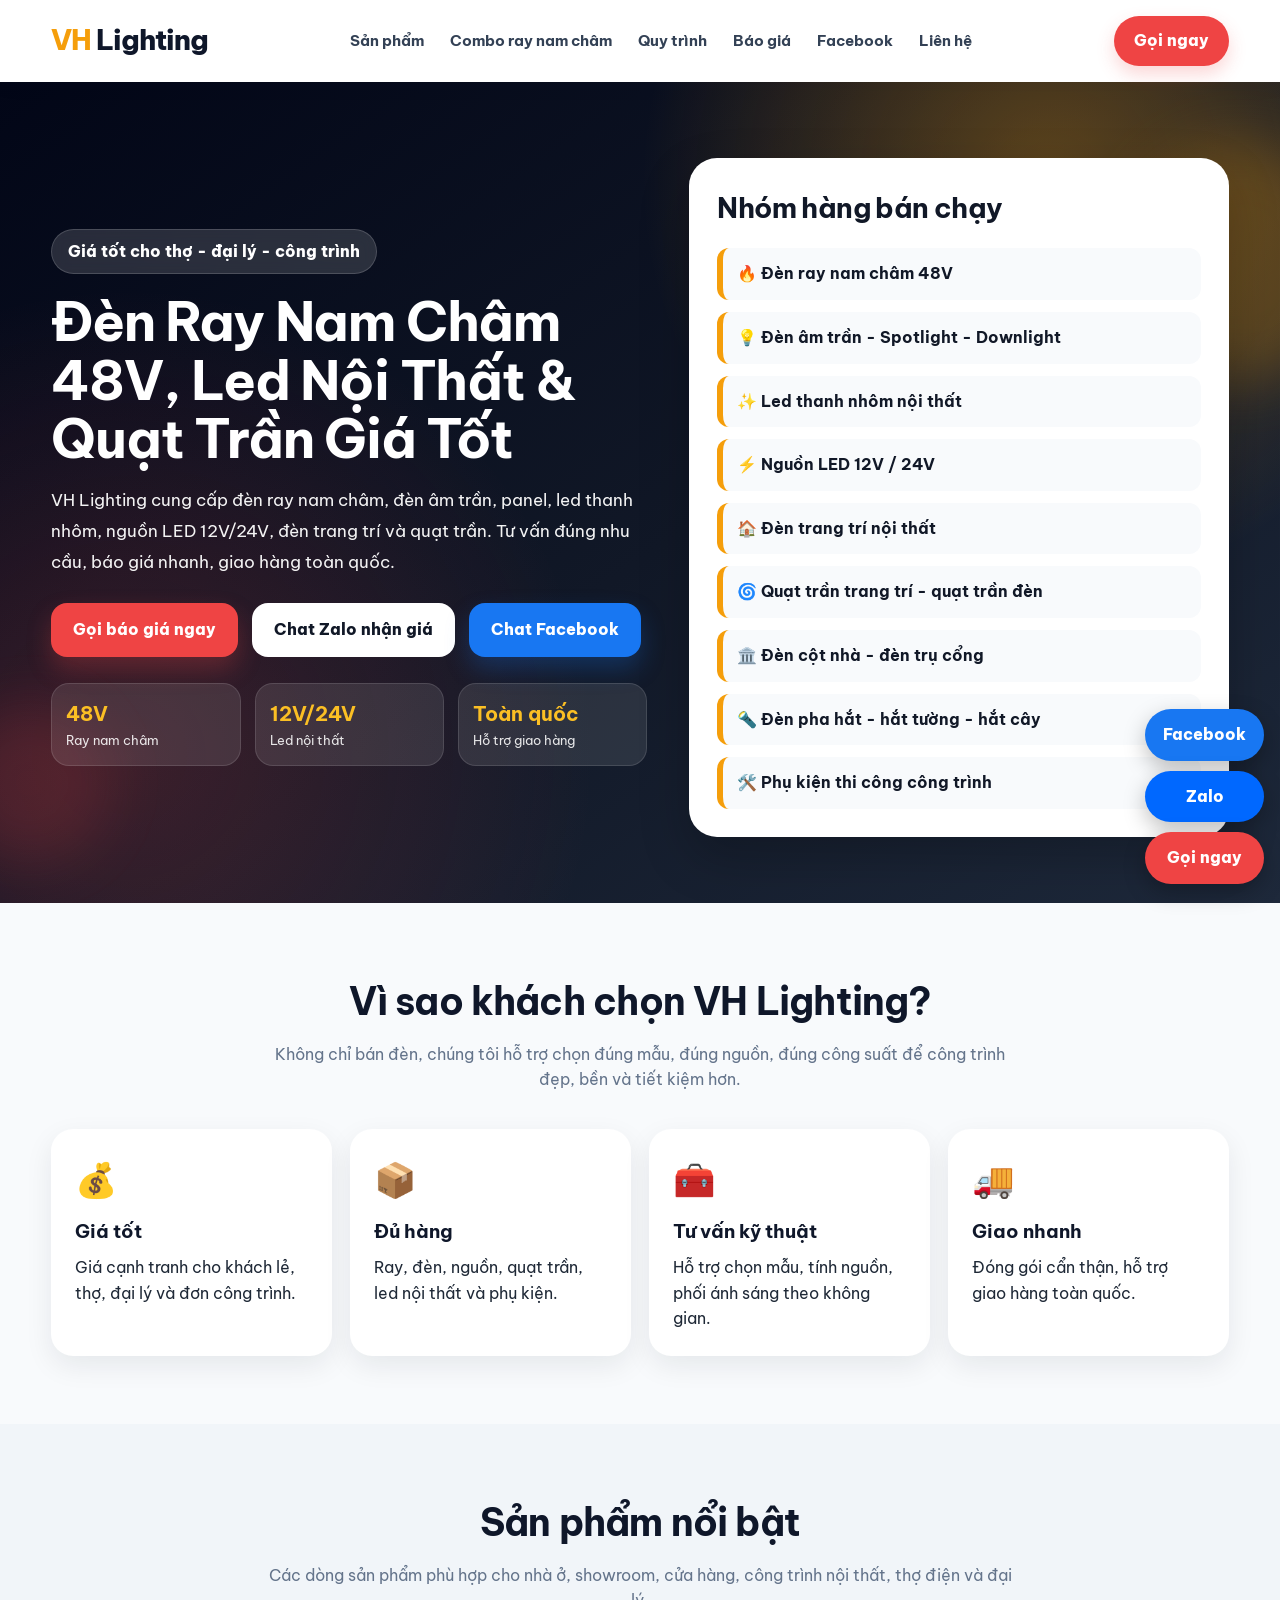
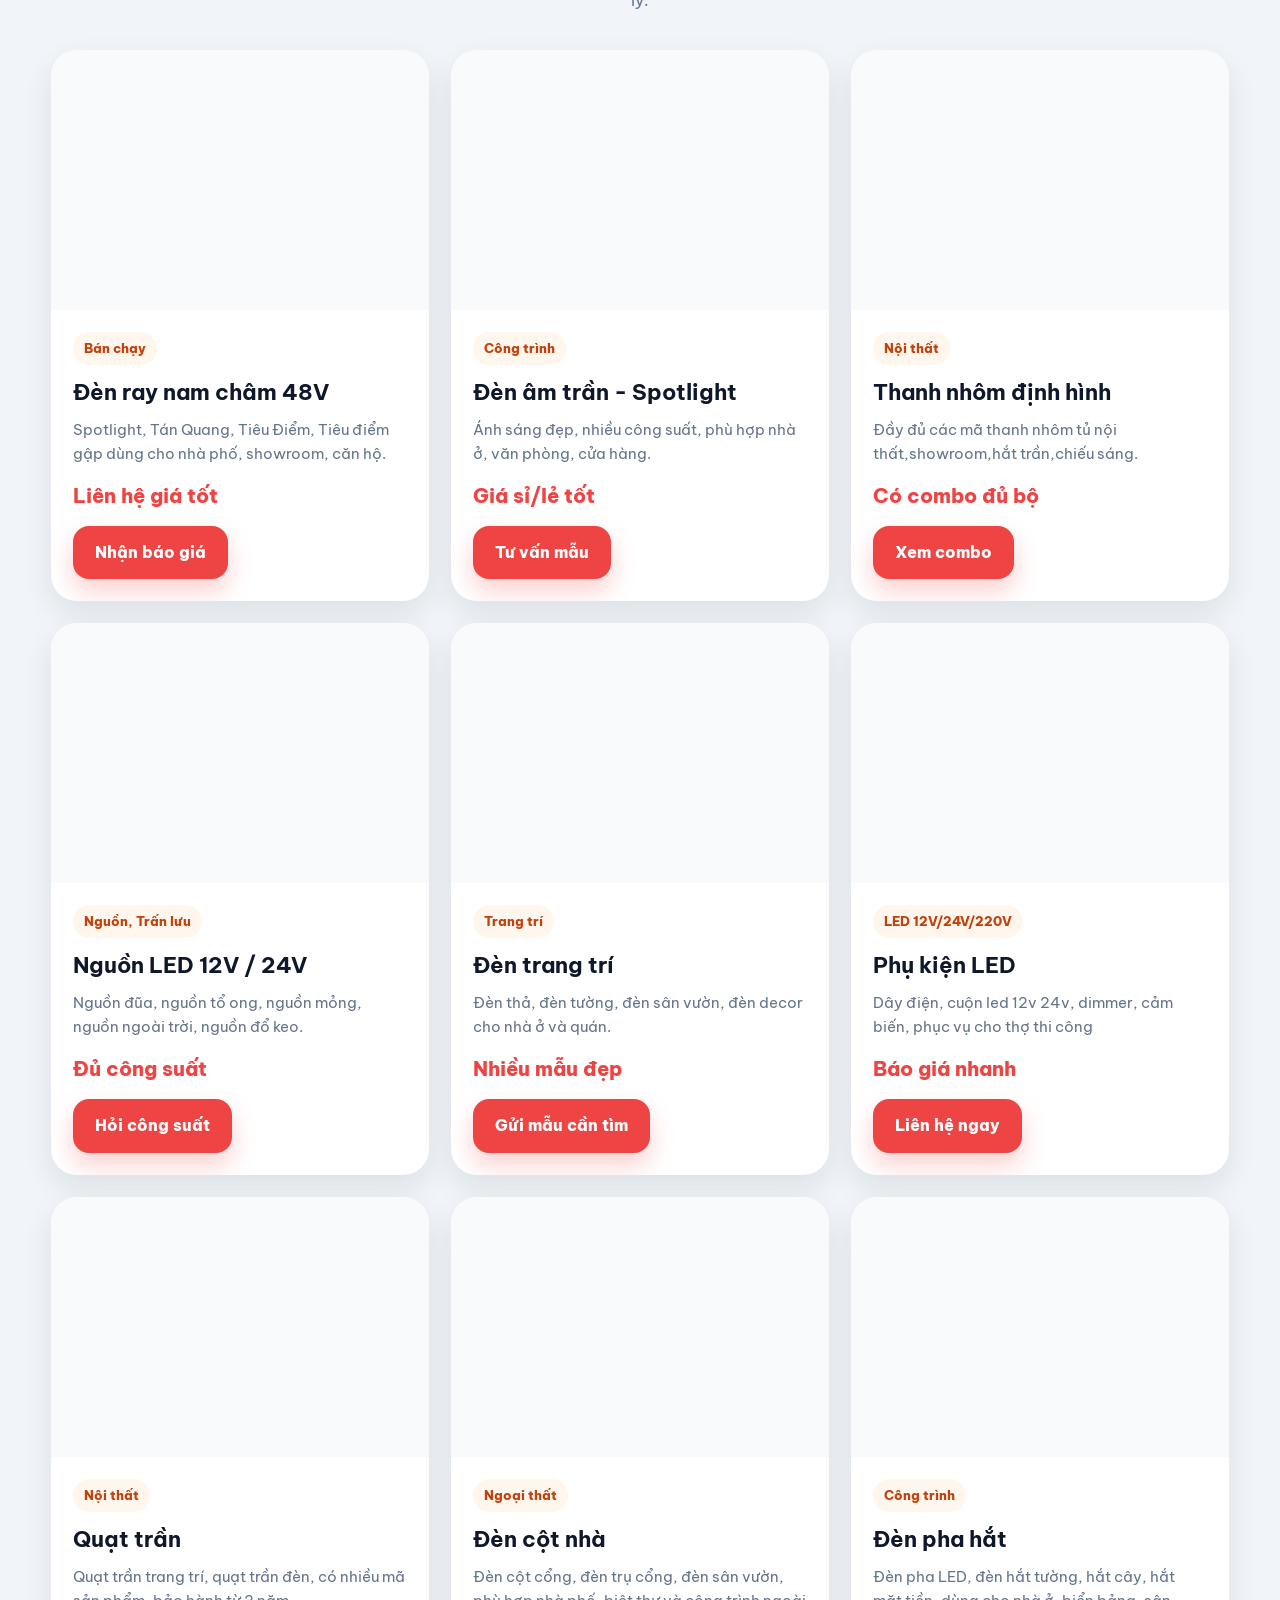
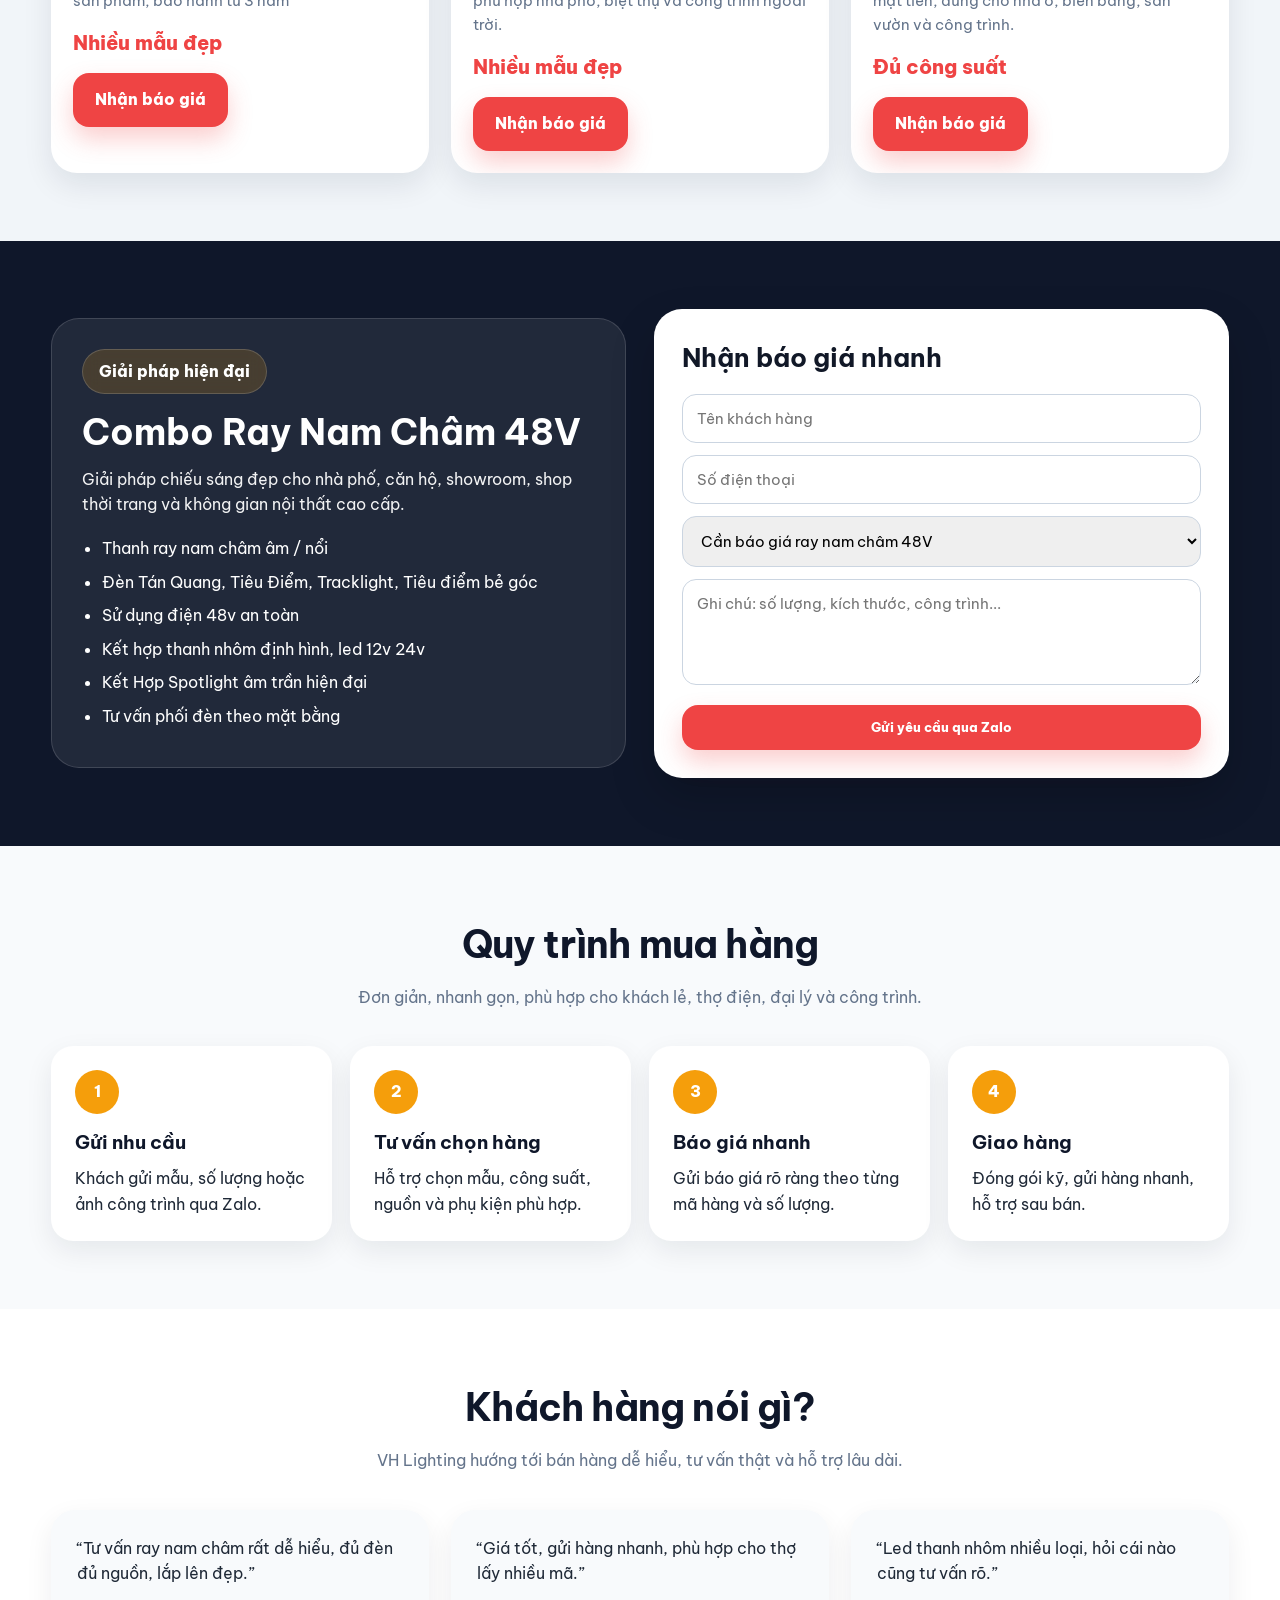
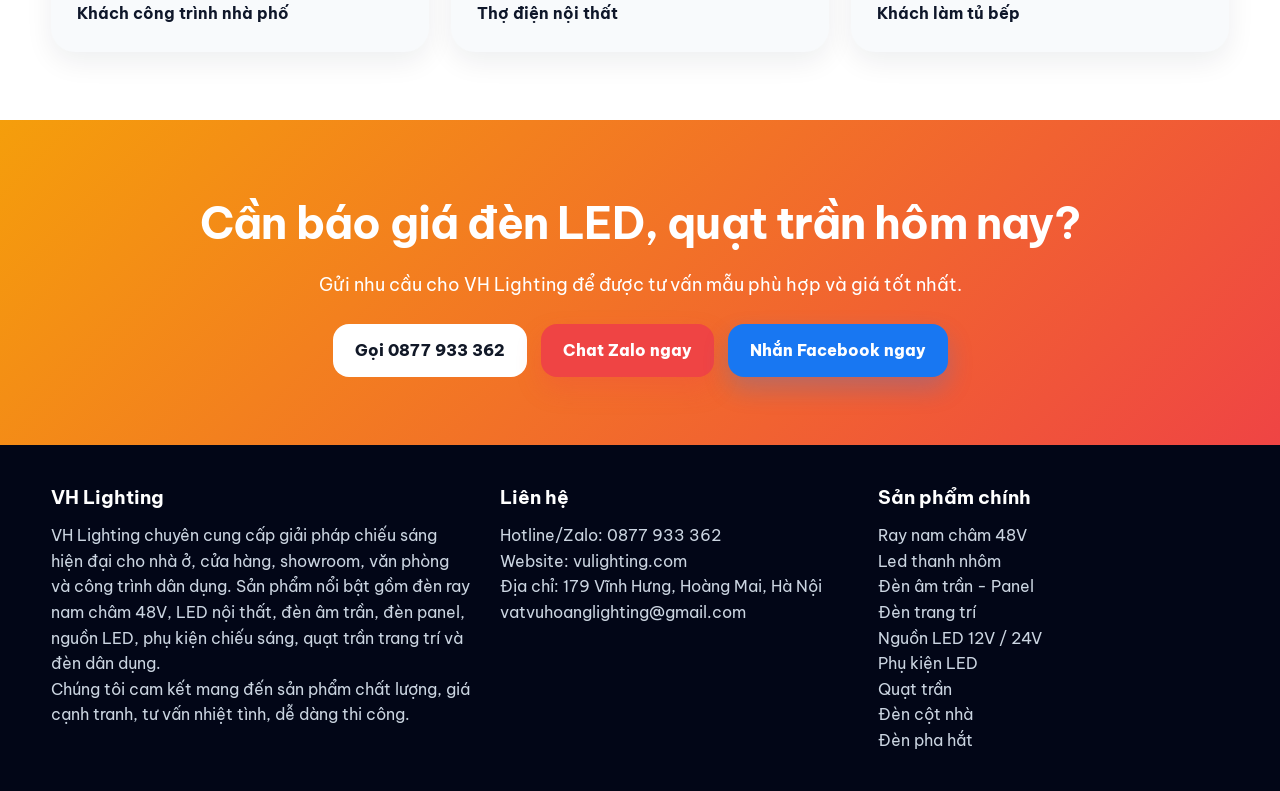
==== index.html @ 946f164f "Add files via upload" ====
<!DOCTYPE html>
<html lang="vi">
<head>
  <meta charset="UTF-8" />
  <meta name="viewport" content="width=device-width, initial-scale=1.0" />

  <title>VH Lighting - Đèn LED, Ray Nam Châm, Quạt Trần, Led Nội Thất Giá Tốt</title>
  <meta name="description" content="VH Lighting chuyên cung cấp đèn ray nam châm 48V, đèn âm trần, led thanh nhôm, nguồn LED 12V/24V, đèn trang trí, quạt trần, đèn cột nhà và đèn pha hắt giá tốt." />

  <!-- ẢNH ĐẠI DIỆN KHI GỬI LINK WEBSITE -->
  <meta property="og:type" content="website" />
  <meta property="og:url" content="https://vulighting.com/" />
  <meta property="og:title" content="VH Lighting - Đèn LED, Ray Nam Châm, Quạt Trần, Led Nội Thất Giá Tốt" />
  <meta property="og:description" content="VH Lighting chuyên cung cấp đèn ray nam châm 48V, đèn âm trần, led thanh nhôm, nguồn LED 12V/24V, đèn trang trí, quạt trần, đèn cột nhà và đèn pha hắt giá tốt." />
  <meta property="og:image" content="https://vulighting.com/img/anhdaidien.jpg" />
  <meta property="og:image:secure_url" content="https://vulighting.com/img/anhdaidien.jpg" />
  <meta property="og:image:width" content="1200" />
  <meta property="og:image:height" content="630" />
  <meta property="og:image:type" content="image/jpeg" />

  <meta name="twitter:card" content="summary_large_image" />
  <meta name="twitter:title" content="VH Lighting - Đèn LED, Ray Nam Châm, Quạt Trần, Led Nội Thất Giá Tốt" />
  <meta name="twitter:description" content="VH Lighting chuyên cung cấp đèn ray nam châm 48V, đèn âm trần, led thanh nhôm, nguồn LED 12V/24V, đèn trang trí, quạt trần, đèn cột nhà và đèn pha hắt giá tốt." />
  <meta name="twitter:image" content="https://vulighting.com/img/anhdaidien.jpg" />

  <link rel="stylesheet" href="style.css" />

  <style>
    .btn-facebook {
      background: #1877f2;
      color: #fff;
      box-shadow: 0 12px 24px rgba(24, 119, 242, 0.25);
    }

    .btn-facebook:hover {
      background: #0f66d0;
      transform: translateY(-2px);
    }

    .facebook-float {
      background: #1877f2;
    }

    @media (max-width: 760px) {
      .floating {
        display: grid;
        grid-template-columns: repeat(3, 1fr);
      }

      .floating a {
        font-size: 14px;
        padding: 13px 6px;
      }
    }

    @media (max-width: 380px) {
      .floating a {
        font-size: 13px;
      }
    }
  </style>

</head>

<body>
  <!-- LINK FACEBOOK CẦN THAY:
       Hiện đang để: https://www.facebook.com/100004114682731
       Bạn thay toàn bộ link này bằng link Facebook cá nhân/page thật của bạn.
       Ví dụ: https://www.facebook.com/100004114682731
  -->
  <!-- HEADER -->
  <header class="header">
    <div class="container nav">
      <a href="#" class="logo">
        <span>VH</span> Lighting
      </a>

      <button class="mobile-menu-btn" onclick="toggleMenu()" aria-label="Mở menu">
        ☰ Menu
      </button>

      <nav class="menu" id="mobileMenu">
        <a href="#san-pham">Sản phẩm</a>
        <a href="#combo">Combo ray nam châm</a>
        <a href="#quy-trinh">Quy trình</a>
        <a href="#bao-gia">Báo giá</a>
        <a href="https://www.facebook.com/100004114682731" target="_blank" rel="noopener" class="facebook-nav">Facebook</a>
        <a href="#lien-he">Liên hệ</a>
      </nav>

      <a class="header-call" href="tel:0877933362">Gọi ngay</a>
    </div>
  </header>

  <!-- HERO -->
  <section class="hero">
    <div class="hero-light hero-light-1"></div>
    <div class="hero-light hero-light-2"></div>

    <div class="container hero-grid">
      <div class="hero-content reveal">
        <span class="badge">Giá tốt cho thợ - đại lý - công trình</span>

        <h1>Đèn Ray Nam Châm 48V, Led Nội Thất & Quạt Trần Giá Tốt</h1>

        <p>
          VH Lighting cung cấp đèn ray nam châm, đèn âm trần, panel,
          led thanh nhôm, nguồn LED 12V/24V, đèn trang trí và quạt trần.
          Tư vấn đúng nhu cầu, báo giá nhanh, giao hàng toàn quốc.
        </p>

        <div class="cta-row">
          <a href="tel:0877933362" class="btn btn-primary">Gọi báo giá ngay</a>
          <a href="https://zalo.me/0877933362" class="btn btn-secondary">Chat Zalo nhận giá</a>
          <a href="https://www.facebook.com/messages/t/100004114682731" target="_blank" rel="noopener" class="btn btn-facebook">Chat Facebook</a>
        </div>

        <div class="hero-trust">
          <div>
            <strong>48V</strong>
            <span>Ray nam châm</span>
          </div>
          <div>
            <strong>12V/24V</strong>
            <span>Led nội thất</span>
          </div>
          <div>
            <strong>Toàn quốc</strong>
            <span>Hỗ trợ giao hàng</span>
          </div>
        </div>
      </div>

      <div class="hero-card reveal">
        <h3>Nhóm hàng bán chạy</h3>

        <div class="hero-list">
          <div>🔥 Đèn ray nam châm 48V</div>
          <div>💡 Đèn âm trần - Spotlight - Downlight</div>
          <div>✨ Led thanh nhôm nội thất</div>
          <div>⚡ Nguồn LED 12V / 24V</div>
          <div>🏠 Đèn trang trí nội thất</div>
          <div>🌀 Quạt trần trang trí - quạt trần đèn</div>
          <div>🏛️ Đèn cột nhà - đèn trụ cổng</div>
          <div>🔦 Đèn pha hắt - hắt tường - hắt cây</div>
          <div>🛠️ Phụ kiện thi công công trình</div>
        </div>
      </div>
    </div>
  </section>

  <!-- FEATURES -->
  <section class="section">
    <div class="container">
      <div class="section-title reveal">
        <h2>Vì sao khách chọn VH Lighting?</h2>
        <p>
          Không chỉ bán đèn, chúng tôi hỗ trợ chọn đúng mẫu, đúng nguồn,
          đúng công suất để công trình đẹp, bền và tiết kiệm hơn.
        </p>
      </div>

      <div class="features">
        <div class="feature reveal">
          <div class="icon">💰</div>
          <h3>Giá tốt</h3>
          <p>Giá cạnh tranh cho khách lẻ, thợ, đại lý và đơn công trình.</p>
        </div>

        <div class="feature reveal">
          <div class="icon">📦</div>
          <h3>Đủ hàng</h3>
          <p>Ray, đèn, nguồn, quạt trần, led nội thất và phụ kiện.</p>
        </div>

        <div class="feature reveal">
          <div class="icon">🧰</div>
          <h3>Tư vấn kỹ thuật</h3>
          <p>Hỗ trợ chọn mẫu, tính nguồn, phối ánh sáng theo không gian.</p>
        </div>

        <div class="feature reveal">
          <div class="icon">🚚</div>
          <h3>Giao nhanh</h3>
          <p>Đóng gói cẩn thận, hỗ trợ giao hàng toàn quốc.</p>
        </div>
      </div>
    </div>
  </section>

  <!-- PRODUCTS -->
  <section class="section products-section" id="san-pham">
    <div class="container">
      <div class="section-title reveal">
        <h2>Sản phẩm nổi bật</h2>
        <p>
          Các dòng sản phẩm phù hợp cho nhà ở, showroom, cửa hàng,
          công trình nội thất, thợ điện và đại lý.
        </p>
      </div>

      <div class="products">
        <div class="product reveal">
          <div class="product-img product-slider" data-slider="thanhray">
              <img src="img/sanpham/thanhray/1.jpg" alt="Đèn ray nam châm 48V VH Lighting ảnh 1" class="active" onerror="this.remove()">
              <img src="img/sanpham/thanhray/2.jpg" alt="Đèn ray nam châm 48V VH Lighting ảnh 2"  onerror="this.remove()">
              <img src="img/sanpham/thanhray/3.jpg" alt="Đèn ray nam châm 48V VH Lighting ảnh 3"  onerror="this.remove()">
              <img src="img/sanpham/thanhray/4.jpg" alt="Đèn ray nam châm 48V VH Lighting ảnh 4"  onerror="this.remove()">
              <img src="img/sanpham/thanhray/5.jpg" alt="Đèn ray nam châm 48V VH Lighting ảnh 5"  onerror="this.remove()">
            <div class="slider-dots">
              <span class="active"></span>
              <span ></span>
              <span ></span>
              <span ></span>
              <span ></span>
            </div>
          </div>
          <div class="product-content">
            <span class="tag">Bán chạy</span>
            <h3>Đèn ray nam châm 48V</h3>
            <p>Spotlight, Tán Quang, Tiêu Điểm, Tiêu điểm gập dùng cho nhà phố, showroom, căn hộ.</p>
            <div class="price">Liên hệ giá tốt</div>
            <a href="#" onclick="baoGiaSanPham('ray')" class="btn btn-primary">Nhận báo giá</a>
          </div>
        </div>

        <div class="product reveal">
          <div class="product-img product-slider" data-slider="amtran">
              <img src="img/sanpham/amtran/1.jpg" alt="Đèn âm trần spotlight VH Lighting ảnh 1" class="active" onerror="this.remove()">
              <img src="img/sanpham/amtran/2.jpg" alt="Đèn âm trần spotlight VH Lighting ảnh 2"  onerror="this.remove()">
              <img src="img/sanpham/amtran/3.jpg" alt="Đèn âm trần spotlight VH Lighting ảnh 3"  onerror="this.remove()">
              <img src="img/sanpham/amtran/4.jpg" alt="Đèn âm trần spotlight VH Lighting ảnh 4"  onerror="this.remove()">
              <img src="img/sanpham/amtran/5.jpg" alt="Đèn âm trần spotlight VH Lighting ảnh 5"  onerror="this.remove()">
            <div class="slider-dots">
              <span class="active"></span>
              <span ></span>
              <span ></span>
              <span ></span>
              <span ></span>
            </div>
          </div>
          <div class="product-content">
            <span class="tag">Công trình</span>
            <h3>Đèn âm trần - Spotlight</h3>
            <p>Ánh sáng đẹp, nhiều công suất, phù hợp nhà ở, văn phòng, cửa hàng.</p>
            <div class="price">Giá sỉ/lẻ tốt</div>
            <a href="#" onclick="baoGiaSanPham('amtran')" class="btn btn-primary">Tư vấn mẫu</a>
          </div>
        </div>

        <div class="product reveal">
          <div class="product-img product-slider" data-slider="ledthanh">
              <img src="img/sanpham/ledthanh/1.jpg" alt="Thanh nhôm định hình VH Lighting ảnh 1" class="active" onerror="this.remove()">
              <img src="img/sanpham/ledthanh/2.jpg" alt="Thanh nhôm định hình VH Lighting ảnh 2"  onerror="this.remove()">
              <img src="img/sanpham/ledthanh/3.jpg" alt="Thanh nhôm định hình VH Lighting ảnh 3"  onerror="this.remove()">
              <img src="img/sanpham/ledthanh/4.jpg" alt="Thanh nhôm định hình VH Lighting ảnh 4"  onerror="this.remove()">
              <img src="img/sanpham/ledthanh/5.jpg" alt="Thanh nhôm định hình VH Lighting ảnh 5"  onerror="this.remove()">
            <div class="slider-dots">
              <span class="active"></span>
              <span ></span>
              <span ></span>
              <span ></span>
              <span ></span>
            </div>
          </div>
          <div class="product-content">
            <span class="tag">Nội thất</span>
            <h3>Thanh nhôm định hình</h3>
            <p>Đầy đủ các mã thanh nhôm tủ nội thất,showroom,hắt trần,chiếu sáng.</p>
            <div class="price">Có combo đủ bộ</div>
            <a href="#" onclick="baoGiaSanPham('ledthanh')" class="btn btn-primary">Xem combo</a>
          </div>
        </div>

        <div class="product reveal">
          <div class="product-img product-slider" data-slider="nguonled">
              <img src="img/sanpham/nguonled/1.jpg" alt="Nguồn LED 12V 24V VH Lighting ảnh 1" class="active" onerror="this.remove()">
              <img src="img/sanpham/nguonled/2.jpg" alt="Nguồn LED 12V 24V VH Lighting ảnh 2"  onerror="this.remove()">
              <img src="img/sanpham/nguonled/3.jpg" alt="Nguồn LED 12V 24V VH Lighting ảnh 3"  onerror="this.remove()">
              <img src="img/sanpham/nguonled/4.jpg" alt="Nguồn LED 12V 24V VH Lighting ảnh 4"  onerror="this.remove()">
              <img src="img/sanpham/nguonled/5.jpg" alt="Nguồn LED 12V 24V VH Lighting ảnh 5"  onerror="this.remove()">
            <div class="slider-dots">
              <span class="active"></span>
              <span ></span>
              <span ></span>
              <span ></span>
              <span ></span>
            </div>
          </div>
          <div class="product-content">
            <span class="tag">Nguồn, Trấn lưu</span>
            <h3>Nguồn LED 12V / 24V</h3>
            <p>Nguồn đũa, nguồn tổ ong, nguồn mỏng, nguồn ngoài trời, nguồn đổ keo.</p>
            <div class="price">Đủ công suất</div>
            <a href="#" onclick="baoGiaSanPham('nguonled')" class="btn btn-primary">Hỏi công suất</a>
          </div>
        </div>

        <div class="product reveal">
          <div class="product-img product-slider" data-slider="trangtri">
              <img src="img/sanpham/trangtri/1.jpg" alt="Đèn trang trí VH Lighting ảnh 1" class="active" onerror="this.remove()">
              <img src="img/sanpham/trangtri/2.jpg" alt="Đèn trang trí VH Lighting ảnh 2"  onerror="this.remove()">
              <img src="img/sanpham/trangtri/3.jpg" alt="Đèn trang trí VH Lighting ảnh 3"  onerror="this.remove()">
              <img src="img/sanpham/trangtri/4.jpg" alt="Đèn trang trí VH Lighting ảnh 4"  onerror="this.remove()">
              <img src="img/sanpham/trangtri/5.jpg" alt="Đèn trang trí VH Lighting ảnh 5"  onerror="this.remove()">
            <div class="slider-dots">
              <span class="active"></span>
              <span ></span>
              <span ></span>
              <span ></span>
              <span ></span>
            </div>
          </div>
          <div class="product-content">
            <span class="tag">Trang trí</span>
            <h3>Đèn trang trí</h3>
            <p>Đèn thả, đèn tường, đèn sân vườn, đèn decor cho nhà ở và quán.</p>
            <div class="price">Nhiều mẫu đẹp</div>
            <a href="#" onclick="baoGiaSanPham('trangtri')" class="btn btn-primary">Gửi mẫu cần tìm</a>
          </div>
        </div>

        <div class="product reveal">
          <div class="product-img product-slider" data-slider="phukien">
              <img src="img/sanpham/phukien/1.jpg" alt="Phụ kiện LED VH Lighting ảnh 1" class="active" onerror="this.remove()">
              <img src="img/sanpham/phukien/2.jpg" alt="Phụ kiện LED VH Lighting ảnh 2"  onerror="this.remove()">
              <img src="img/sanpham/phukien/3.jpg" alt="Phụ kiện LED VH Lighting ảnh 3"  onerror="this.remove()">
              <img src="img/sanpham/phukien/4.jpg" alt="Phụ kiện LED VH Lighting ảnh 4"  onerror="this.remove()">
              <img src="img/sanpham/phukien/5.jpg" alt="Phụ kiện LED VH Lighting ảnh 5"  onerror="this.remove()">
            <div class="slider-dots">
              <span class="active"></span>
              <span ></span>
              <span ></span>
              <span ></span>
              <span ></span>
            </div>
          </div>
          <div class="product-content">
            <span class="tag">LED 12V/24V/220V </span>
            <h3>Phụ kiện LED </h3>
            <p>Dây điện, cuộn led 12v 24v, dimmer, cảm biến, phục vụ cho thợ thi công</p>
            <div class="price">Báo giá nhanh</div>
            <a href="#" onclick="baoGiaSanPham('phukien')" class="btn btn-primary">Liên hệ ngay</a>
          </div>
        </div>

        <div class="product reveal">
          <div class="product-img product-slider" data-slider="quattran">
              <img src="img/sanpham/quattran/1.jpg" alt="Quạt trần trang trí VH Lighting ảnh 1" class="active" onerror="this.remove()">
              <img src="img/sanpham/quattran/2.jpg" alt="Quạt trần trang trí VH Lighting ảnh 2"  onerror="this.remove()">
              <img src="img/sanpham/quattran/3.jpg" alt="Quạt trần trang trí VH Lighting ảnh 3"  onerror="this.remove()">
              <img src="img/sanpham/quattran/4.jpg" alt="Quạt trần trang trí VH Lighting ảnh 4"  onerror="this.remove()">
              <img src="img/sanpham/quattran/5.jpg" alt="Quạt trần trang trí VH Lighting ảnh 5"  onerror="this.remove()">
            <div class="slider-dots">
              <span class="active"></span>
              <span ></span>
              <span ></span>
              <span ></span>
              <span ></span>
            </div>
          </div>
          <div class="product-content">
            <span class="tag">Nội thất</span>
            <h3>Quạt trần</h3>
            <p>Quạt trần trang trí, quạt trần đèn, có nhiều mã sản phẩm, bảo hành từ 3 năm</p>
            <div class="price">Nhiều mẫu đẹp</div>
            <a href="#" onclick="baoGiaSanPham('quattran')" class="btn btn-primary">Nhận báo giá</a>
          </div>
        </div>

        <div class="product reveal">
          <div class="product-img product-slider" data-slider="dencotnha">
              <img src="img/sanpham/dencotnha/1.jpg" alt="Đèn cột nhà VH Lighting ảnh 1" class="active" onerror="this.remove()">
              <img src="img/sanpham/dencotnha/2.jpg" alt="Đèn cột nhà VH Lighting ảnh 2"  onerror="this.remove()">
              <img src="img/sanpham/dencotnha/3.jpg" alt="Đèn cột nhà VH Lighting ảnh 3"  onerror="this.remove()">
              <img src="img/sanpham/dencotnha/4.jpg" alt="Đèn cột nhà VH Lighting ảnh 4"  onerror="this.remove()">
              <img src="img/sanpham/dencotnha/5.jpg" alt="Đèn cột nhà VH Lighting ảnh 5"  onerror="this.remove()">
            <div class="slider-dots">
              <span class="active"></span>
              <span ></span>
              <span ></span>
              <span ></span>
              <span ></span>
            </div>
          </div>
          <div class="product-content">
            <span class="tag">Ngoại thất</span>
            <h3>Đèn cột nhà</h3>
            <p>Đèn cột cổng, đèn trụ cổng, đèn sân vườn, phù hợp nhà phố, biệt thự và công trình ngoài trời.</p>
            <div class="price">Nhiều mẫu đẹp</div>
            <a href="#" onclick="baoGiaSanPham('dencotnha')" class="btn btn-primary">Nhận báo giá</a>
          </div>
        </div>

        <div class="product reveal">
          <div class="product-img product-slider" data-slider="denphahat">
              <img src="img/sanpham/denphahat/1.jpg" alt="Đèn pha hắt VH Lighting ảnh 1" class="active" onerror="this.remove()">
              <img src="img/sanpham/denphahat/2.jpg" alt="Đèn pha hắt VH Lighting ảnh 2"  onerror="this.remove()">
              <img src="img/sanpham/denphahat/3.jpg" alt="Đèn pha hắt VH Lighting ảnh 3"  onerror="this.remove()">
              <img src="img/sanpham/denphahat/4.jpg" alt="Đèn pha hắt VH Lighting ảnh 4"  onerror="this.remove()">
              <img src="img/sanpham/denphahat/5.jpg" alt="Đèn pha hắt VH Lighting ảnh 5"  onerror="this.remove()">
            <div class="slider-dots">
              <span class="active"></span>
              <span ></span>
              <span ></span>
              <span ></span>
              <span ></span>
            </div>
          </div>
          <div class="product-content">
            <span class="tag">Công trình</span>
            <h3>Đèn pha hắt</h3>
            <p>Đèn pha LED, đèn hắt tường, hắt cây, hắt mặt tiền, dùng cho nhà ở, biển bảng, sân vườn và công trình.</p>
            <div class="price">Đủ công suất</div>
            <a href="#" onclick="baoGiaSanPham('denphahat')" class="btn btn-primary">Nhận báo giá</a>
          </div>
        </div>

      </div>
    </div>
  </section>

  <!-- COMBO -->
  <section class="section combo" id="combo">
    <div class="container combo-grid">
      <div class="combo-box reveal">
        <span class="badge dark-badge">Giải pháp hiện đại</span>
        <h2>Combo Ray Nam Châm 48V</h2>
        <p>
          Giải pháp chiếu sáng đẹp cho nhà phố, căn hộ, showroom,
          shop thời trang và không gian nội thất cao cấp.
        </p>

        <ul>
          <li>Thanh ray nam châm âm / nổi</li>
          <li>Đèn Tán Quang, Tiêu Điểm, Tracklight, Tiêu điểm bẻ góc</li>
          <li>Sử dụng điện 48v an toàn</li>
          <li>Kết hợp thanh nhôm định hình, led 12v 24v </li>
		  <li>Kết Hợp Spotlight âm trần hiện đại</li>
          <li>Tư vấn phối đèn theo mặt bằng</li>
        </ul>
      </div>

      <form class="quote-form reveal" id="bao-gia" onsubmit="sendZalo(event)">
        <h3>Nhận báo giá nhanh</h3>

        <input id="name" type="text" placeholder="Tên khách hàng" required />
        <input id="phone" type="tel" placeholder="Số điện thoại" required />

        <select id="need">
          <option>Cần báo giá ray nam châm 48V</option>
          <option>Cần báo giá led thanh nhôm</option>
          <option>Cần báo giá đèn âm trần/panel</option>
          <option>Cần báo giá nguồn LED</option>
          <option>Cần báo giá đèn trang trí</option>
          <option>Cần báo giá phụ kiện LED</option>
          <option>Cần báo giá quạt trần</option>
          <option>Cần báo giá đèn cột nhà</option>
          <option>Cần báo giá đèn pha hắt</option>
          <option>Cần tư vấn công trình</option>
        </select>

        <textarea id="note" rows="4" placeholder="Ghi chú: số lượng, kích thước, công trình..."></textarea>

        <button class="btn btn-primary" type="submit">Gửi yêu cầu qua Zalo</button>
      </form>
    </div>
  </section>

  <!-- PROCESS -->
  <section class="section" id="quy-trinh">
    <div class="container">
      <div class="section-title reveal">
        <h2>Quy trình mua hàng</h2>
        <p>Đơn giản, nhanh gọn, phù hợp cho khách lẻ, thợ điện, đại lý và công trình.</p>
      </div>

      <div class="process">
        <div class="step reveal">
          <h3>Gửi nhu cầu</h3>
          <p>Khách gửi mẫu, số lượng hoặc ảnh công trình qua Zalo.</p>
        </div>

        <div class="step reveal">
          <h3>Tư vấn chọn hàng</h3>
          <p>Hỗ trợ chọn mẫu, công suất, nguồn và phụ kiện phù hợp.</p>
        </div>

        <div class="step reveal">
          <h3>Báo giá nhanh</h3>
          <p>Gửi báo giá rõ ràng theo từng mã hàng và số lượng.</p>
        </div>

        <div class="step reveal">
          <h3>Giao hàng</h3>
          <p>Đóng gói kỹ, gửi hàng nhanh, hỗ trợ sau bán.</p>
        </div>
      </div>
    </div>
  </section>

  <!-- REVIEWS -->
  <section class="section reviews-section">
    <div class="container">
      <div class="section-title reveal">
        <h2>Khách hàng nói gì?</h2>
        <p>VH Lighting hướng tới bán hàng dễ hiểu, tư vấn thật và hỗ trợ lâu dài.</p>
      </div>

      <div class="reviews">
        <div class="review reveal">
          “Tư vấn ray nam châm rất dễ hiểu, đủ đèn đủ nguồn, lắp lên đẹp.”
          <strong>Khách công trình nhà phố</strong>
        </div>

        <div class="review reveal">
          “Giá tốt, gửi hàng nhanh, phù hợp cho thợ lấy nhiều mã.”
          <strong>Thợ điện nội thất</strong>
        </div>

        <div class="review reveal">
          “Led thanh nhôm nhiều loại, hỏi cái nào cũng tư vấn rõ.”
          <strong>Khách làm tủ bếp</strong>
        </div>
      </div>
    </div>
  </section>

  <!-- CONTACT -->
  <section class="contact" id="lien-he">
    <div class="container reveal">
      <h2>Cần báo giá đèn LED, quạt trần hôm nay?</h2>
      <p>Gửi nhu cầu cho VH Lighting để được tư vấn mẫu phù hợp và giá tốt nhất.</p>

      <div class="cta-row center">
        <a href="tel:0877933362" class="btn btn-secondary">Gọi 0877 933 362</a>
        <a href="https://zalo.me/0877933362" class="btn btn-primary">Chat Zalo ngay</a>
        <a href="https://www.facebook.com/messages/t/100004114682731" target="_blank" rel="noopener" class="btn btn-facebook">Nhắn Facebook ngay</a>
      </div>
    </div>
  </section>

  <!-- FOOTER -->
  <footer>
    <div class="container footer-grid">
      <div>
        <h3>VH Lighting</h3>
        <p>
VH Lighting chuyên cung cấp giải pháp chiếu sáng hiện đại cho nhà ở, cửa hàng, showroom, văn phòng và công trình dân dụng. Sản phẩm nổi bật gồm đèn ray nam châm 48V, LED nội thất, đèn âm trần, đèn panel, nguồn LED, phụ kiện chiếu sáng, quạt trần trang trí và đèn dân dụng.
         </p>
		 <p1>
Chúng tôi cam kết mang đến sản phẩm chất lượng, giá cạnh tranh, tư vấn nhiệt tình, dễ dàng thi công.
        </p1>
      </div>

      <div>
        <h3>Liên hệ</h3>
        <p>Hotline/Zalo: 0877 933 362</p>
        <p>Website: vulighting.com</p>
        <p>Địa chỉ: 179 Vĩnh Hưng, Hoàng Mai, Hà Nội</p>
		<p>vatvuhoanglighting@gmail.com</p>
      </div>

      <div>
        <h3>Sản phẩm chính</h3>
        <p>Ray nam châm 48V</p>
        <p>Led thanh nhôm</p>
        <p>Đèn âm trần - Panel</p>
        <p>Đèn trang trí</p>
        <p>Nguồn LED 12V / 24V</p>
        <p>Phụ kiện LED</p>
        <p>Quạt trần</p>
        <p>Đèn cột nhà</p>
        <p>Đèn pha hắt</p>
      </div>
    </div>
  </footer>

  <!-- FLOATING BUTTONS -->
  <div class="floating">
    <a class="facebook-float" href="https://www.facebook.com/100004114682731" target="_blank" rel="noopener">Facebook</a>
    <a class="zalo" href="https://zalo.me/0877933362">Zalo</a>
    <a class="call" href="tel:0877933362">Gọi ngay</a>
  </div>

  <script src="script.js"></script>
</body>
</html>
---- style.css ----
@import url("https://fonts.googleapis.com/css2?family=Be+Vietnam+Pro:wght@400;500;600;700;800;900&display=swap");

* {
  box-sizing: border-box;
  margin: 0;
  padding: 0;
}

html {
  scroll-behavior: smooth;
}

body {
  -webkit-font-smoothing: antialiased;
  text-rendering: optimizeLegibility;
  font-family: "Be Vietnam Pro", Arial, Helvetica, sans-serif;
  background: #f8fafc;
  color: #1f2937;
  line-height: 1.6;
}

a {
  text-decoration: none;
}

img {
  max-width: 100%;
  display: block;
}

.container {
  width: min(1180px, 92%);
  margin: auto;
}

/* HEADER */
.header {
  background: rgba(255, 255, 255, 0.96);
  position: sticky;
  top: 0;
  z-index: 99;
  box-shadow: 0 2px 18px rgba(15, 23, 42, 0.08);
  backdrop-filter: blur(12px);
}

.nav {
  display: flex;
  justify-content: space-between;
  align-items: center;
  padding: 16px 0;
  position: relative;
}

.logo {
  font-size: 28px;
  font-weight: 800;
  color: #0f172a;
  letter-spacing: -1px;
}

.logo span {
  color: #f59e0b;
}

.menu {
  font-size: 15px;
  display: flex;
  align-items: center;
  gap: 26px;
  font-weight: 700;
}

.menu a {
  color: #334155;
  transition: 0.2s;
}

.menu a:hover {
  color: #f59e0b;
}

.header-call {
  background: #ef4444;
  color: #fff;
  padding: 12px 20px;
  border-radius: 999px;
  font-weight: 800;
  box-shadow: 0 8px 18px rgba(239, 68, 68, 0.22);
}

.mobile-menu-btn {
  display: none;
  background: #0f172a;
  color: #fff;
  border: none;
  border-radius: 14px;
  padding: 10px 13px;
  font-weight: 800;
  cursor: pointer;
}

/* HERO */
.hero {
  position: relative;
  overflow: hidden;
  background:
    radial-gradient(circle at 82% 12%, rgba(245, 158, 11, 0.34), transparent 32%),
    radial-gradient(circle at 10% 82%, rgba(239, 68, 68, 0.20), transparent 35%),
    linear-gradient(145deg, #020617 0%, #111827 54%, #1e293b 100%);
  color: #fff;
  padding: 76px 0 66px;
}

.hero-light {
  position: absolute;
  border-radius: 50%;
  filter: blur(28px);
  opacity: 0.65;
  pointer-events: none;
}

.hero-light-1 {
  width: 240px;
  height: 240px;
  background: rgba(245, 158, 11, 0.32);
  right: -80px;
  top: 60px;
  animation: floatUp 5s ease-in-out infinite;
}

.hero-light-2 {
  width: 160px;
  height: 160px;
  background: rgba(239, 68, 68, 0.25);
  left: -50px;
  bottom: 40px;
  animation: floatUp 6s ease-in-out infinite;
}

.hero-grid {
  display: grid;
  grid-template-columns: 1.05fr 0.95fr;
  gap: 42px;
  align-items: center;
  position: relative;
  z-index: 2;
}

.badge {
  display: inline-block;
  background: rgba(255, 255, 255, 0.14);
  border: 1px solid rgba(255, 255, 255, 0.16);
  color: #fff;
  padding: 9px 16px;
  border-radius: 999px;
  margin-bottom: 18px;
  font-weight: 800;
  backdrop-filter: blur(8px);
}

.hero h1 {
  font-size: clamp(34px, 4.8vw, 54px);
  line-height: 1.08;
  letter-spacing: -1.2px;
  margin-bottom: 18px;
}

.hero p {
  font-size: 17px;
  line-height: 1.8;
  opacity: 0.95;
  margin-bottom: 26px;
}

.cta-row {
  display: flex;
  gap: 14px;
  flex-wrap: wrap;
}

.cta-row.center {
  justify-content: center;
}

.btn {
  display: inline-block;
  padding: 14px 22px;
  border-radius: 16px;
  font-weight: 800;
  text-align: center;
  transition: 0.22s ease;
}

.btn-primary {
  background: #ef4444;
  color: #fff;
  box-shadow: 0 12px 24px rgba(239, 68, 68, 0.26);
  animation: pulseGlow 3s infinite;
}

.btn-primary:hover {
  background: #dc2626;
  transform: translateY(-2px);
}

.btn-secondary {
  background: #fff;
  color: #111827;
}

.btn-secondary:hover {
  background: #fef3c7;
  transform: translateY(-2px);
}

.hero-trust {
  display: grid;
  grid-template-columns: repeat(3, 1fr);
  gap: 14px;
  margin-top: 26px;
}

.hero-trust div {
  background: rgba(255, 255, 255, 0.10);
  border: 1px solid rgba(255, 255, 255, 0.12);
  border-radius: 18px;
  padding: 14px;
}

.hero-trust strong {
  display: block;
  color: #fbbf24;
  font-size: 20px;
}

.hero-trust span {
  display: block;
  font-size: 13px;
  opacity: 0.88;
}

.hero-card {
  background: #fff;
  color: #111827;
  border-radius: 28px;
  padding: 28px;
  box-shadow: 0 20px 50px rgba(0, 0, 0, 0.22);
  animation: floatUp 5.4s ease-in-out infinite;
}

.hero-card h3 {
  font-size: 28px;
  margin-bottom: 18px;
  letter-spacing: -0.6px;
}

.hero-list {
  display: grid;
  gap: 12px;
}

.hero-list div {
  background: #f8fafc;
  border-left: 6px solid #f59e0b;
  padding: 13px 14px;
  border-radius: 12px;
  font-weight: 700;
}

/* SECTIONS */
.section {
  padding: 68px 0;
}

.section-title {
  text-align: center;
  margin-bottom: 36px;
}

.section-title h2 {
  font-size: clamp(27px, 3.6vw, 38px);
  color: #0f172a;
  margin-bottom: 10px;
  letter-spacing: -0.8px;
}

.section-title p {
  color: #64748b;
  max-width: 760px;
  margin: auto;
}

/* FEATURES */
.features {
  display: grid;
  grid-template-columns: repeat(4, 1fr);
  gap: 18px;
}

.feature {
  background: #fff;
  border-radius: 22px;
  padding: 24px;
  box-shadow: 0 10px 28px rgba(15, 23, 42, 0.08);
  transition: 0.25s;
}

.feature:hover {
  transform: translateY(-6px);
  box-shadow: 0 18px 38px rgba(15, 23, 42, 0.14);
}

.icon {
  font-size: 34px;
  margin-bottom: 10px;
}

.feature h3 {
  color: #0f172a;
  margin-bottom: 8px;
}

/* PRODUCTS */
.products-section {
  background: #f1f5f9;
}

.products {
  display: grid;
  grid-template-columns: repeat(3, 1fr);
  gap: 22px;
}

.product {
  background: #fff;
  border-radius: 24px;
  overflow: hidden;
  box-shadow: 0 12px 30px rgba(15, 23, 42, 0.09);
  transition: 0.25s;
}

.product:hover {
  transform: translateY(-6px);
  box-shadow: 0 18px 42px rgba(15, 23, 42, 0.15);
}

.product-img {
  height: 260px;
  background: #ffffff;
  overflow: hidden;
  display: flex;
  align-items: center;
  justify-content: center;
  padding: 12px;
  border-radius: 22px 22px 0 0;
}

.product-img img {
  width: 100%;
  height: 100%;
  object-fit: contain;
  object-position: center;
  border-radius: 18px;
  background: #fff;
}

.product-content {
  padding: 22px;
}

.tag {
  display: inline-block;
  background: #fff7ed;
  color: #c2410c;
  padding: 6px 11px;
  border-radius: 999px;
  font-size: 13px;
  font-weight: 800;
  margin-bottom: 10px;
}

.product h3 {
  color: #0f172a;
  font-size: 22px;
  margin-bottom: 8px;
}

.product p {
  color: #64748b;
  font-size: 15px;
}

.price {
  color: #ef4444;
  font-size: 20px;
  font-weight: 800;
  margin: 14px 0;
}

/* COMBO */
.combo {
  background: #0f172a;
  color: #fff;
}

.combo-grid {
  display: grid;
  grid-template-columns: 1fr 1fr;
  gap: 28px;
  align-items: center;
}

.combo-box {
  background: rgba(255, 255, 255, 0.08);
  padding: 30px;
  border-radius: 28px;
  border: 1px solid rgba(255, 255, 255, 0.14);
}

.dark-badge {
  background: rgba(245, 158, 11, 0.18);
}

.combo-box h2 {
  font-size: 36px;
  line-height: 1.12;
  margin-bottom: 14px;
}

.combo-box p {
  opacity: 0.94;
}

.combo-box ul {
  margin: 18px 0 0 20px;
}

.combo-box li {
  margin-bottom: 8px;
}

.quote-form {
  background: #fff;
  color: #111827;
  padding: 28px;
  border-radius: 28px;
  box-shadow: 0 20px 45px rgba(0, 0, 0, 0.18);
}

.quote-form h3 {
  font-size: 26px;
  margin-bottom: 16px;
}

.quote-form input,
.quote-form textarea,
.quote-form select {
  width: 100%;
  padding: 14px;
  border: 1px solid #cbd5e1;
  border-radius: 14px;
  margin-bottom: 12px;
  font-size: 15px;
  outline: none;
  font-family: inherit;
}

.quote-form input:focus,
.quote-form textarea:focus,
.quote-form select:focus {
  border-color: #f59e0b;
  box-shadow: 0 0 0 4px rgba(245, 158, 11, 0.12);
}

.quote-form button {
  width: 100%;
  border: none;
  cursor: pointer;
  font-family: inherit;
}

/* PROCESS */
.process {
  display: grid;
  grid-template-columns: repeat(4, 1fr);
  gap: 18px;
  counter-reset: step;
}

.step {
  background: #fff;
  padding: 24px;
  border-radius: 22px;
  box-shadow: 0 10px 28px rgba(15, 23, 42, 0.08);
  transition: 0.25s;
}

.step:hover {
  transform: translateY(-6px);
}

.step::before {
  counter-increment: step;
  content: counter(step);
  width: 44px;
  height: 44px;
  background: #f59e0b;
  color: #fff;
  display: grid;
  place-items: center;
  border-radius: 50%;
  font-weight: 800;
  margin-bottom: 14px;
}

.step h3 {
  color: #0f172a;
  margin-bottom: 8px;
}

/* REVIEWS */
.reviews-section {
  background: #fff;
}

.reviews {
  display: grid;
  grid-template-columns: repeat(3, 1fr);
  gap: 22px;
}

.review {
  background: #f8fafc;
  padding: 26px;
  border-radius: 24px;
  box-shadow: 0 10px 28px rgba(15, 23, 42, 0.07);
  transition: 0.25s;
}

.review:hover {
  transform: translateY(-6px);
}

.review strong {
  display: block;
  margin-top: 14px;
  color: #0f172a;
}

/* CONTACT */
.contact {
  background: linear-gradient(135deg, #f59e0b, #ef4444);
  color: #fff;
  text-align: center;
  padding: 68px 0;
}

.contact h2 {
  font-size: clamp(28px, 4vw, 44px);
  margin-bottom: 12px;
  letter-spacing: -0.8px;
}

.contact p {
  font-size: 18px;
  margin-bottom: 24px;
}

/* FOOTER */
footer {
  background: #020617;
  color: #cbd5e1;
  padding: 38px 0;
}

.footer-grid {
  display: grid;
  grid-template-columns: 1.2fr 1fr 1fr;
  gap: 28px;
}

footer h3 {
  color: #fff;
  margin-bottom: 10px;
}

/* FLOATING */
.floating {
  position: fixed;
  right: 16px;
  bottom: 16px;
  z-index: 999;
  display: grid;
  gap: 10px;
}

.floating a {
  color: #fff;
  padding: 13px 18px;
  border-radius: 999px;
  font-weight: 800;
  box-shadow: 0 8px 22px rgba(0, 0, 0, 0.25);
  text-align: center;
}

.zalo {
  background: #0068ff;
}

.call {
  background: #ef4444;
}

/* EFFECTS */
.reveal {
  opacity: 0;
  transform: translateY(24px);
  transition: 0.75s ease;
}

.reveal.active {
  opacity: 1;
  transform: translateY(0);
}

@keyframes floatUp {
  0%, 100% {
    transform: translateY(0);
  }

  50% {
    transform: translateY(-10px);
  }
}

@keyframes pulseGlow {
  0%, 100% {
    box-shadow: 0 12px 24px rgba(239, 68, 68, 0.22);
  }

  50% {
    box-shadow: 0 12px 34px rgba(239, 68, 68, 0.45);
  }
}

/* TABLET */
@media (max-width: 1000px) {
  .hero-grid,
  .combo-grid,
  .footer-grid {
    grid-template-columns: 1fr;
  }

  .features,
  .process {
    grid-template-columns: repeat(2, 1fr);
  }

  .products,
  .reviews {
    grid-template-columns: repeat(2, 1fr);
  }
}

/* MOBILE */
@media (max-width: 760px) {
  .container {
    width: min(100% - 28px, 1180px);
  }

  .nav {
    padding: 13px 0;
  }

  .logo {
    font-size: 25px;
  }

  .mobile-menu-btn {
    display: inline-flex;
    align-items: center;
    justify-content: center;
  }

  .menu {
    display: none;
    position: absolute;
    top: 64px;
    left: 0;
    right: 0;
    background: #fff;
    border-radius: 18px;
    padding: 14px;
    box-shadow: 0 18px 40px rgba(15, 23, 42, 0.16);
    z-index: 120;
  }

  .menu.open {
    display: grid;
    gap: 10px;
  }

  .menu a {
    padding: 12px 14px;
    border-radius: 13px;
    background: #f8fafc;
  }

  .header-call {
    display: none;
  }

  .hero {
    padding: 42px 0 34px;
  }

  .hero-grid {
    gap: 24px;
  }

  .badge {
    font-size: 14px;
    padding: 8px 12px;
  }

  .hero h1 {
    font-size: 31px;
    line-height: 1.14;
  }

  .hero p {
    font-size: 16px;
    line-height: 1.75;
  }

  .cta-row {
    display: grid;
    grid-template-columns: 1fr;
    gap: 12px;
  }

  .btn {
    width: 100%;
    padding: 14px 16px;
  }

  .hero-trust {
    grid-template-columns: 1fr;
  }

  .hero-card {
    border-radius: 24px;
    padding: 22px;
    animation: none;
  }

  .hero-card h3 {
    font-size: 24px;
  }

  .hero-list div {
    font-size: 15px;
  }

  .section {
    padding: 52px 0;
  }

  .section-title {
    margin-bottom: 28px;
  }

  .section-title h2 {
    font-size: 29px;
  }

  .section-title p {
    font-size: 15px;
  }

  .features {
    grid-template-columns: 1fr 1fr;
    gap: 12px;
  }

  .feature {
    padding: 17px;
    border-radius: 20px;
  }

  .icon {
    font-size: 29px;
  }

  .feature h3 {
    font-size: 16px;
  }

  .feature p {
    font-size: 14px;
  }

  .products {
    grid-template-columns: 1fr;
    gap: 18px;
  }

  .product {
    border-radius: 24px;
  }

  .product-img {
    height: 240px;
    padding: 8px;
  }

  .product-content {
    padding: 20px;
  }

  .product h3 {
    font-size: 23px;
  }

  .combo-box,
  .quote-form {
    border-radius: 24px;
    padding: 22px;
  }

  .combo-box h2 {
    font-size: 31px;
  }

  .quote-form input,
  .quote-form textarea,
  .quote-form select {
    font-size: 16px;
  }

  .process {
    grid-template-columns: 1fr;
  }

  .reviews {
    grid-template-columns: 1fr;
  }

  .contact {
    padding: 54px 0;
  }

  .contact h2 {
    font-size: 30px;
  }

  .footer-grid {
    grid-template-columns: 1fr;
  }

  .floating {
    left: 12px;
    right: 12px;
    bottom: 12px;
    display: flex;
    gap: 10px;
  }

  .floating a {
    flex: 1;
    border-radius: 18px;
    padding: 13px 8px;
  }

  footer {
    padding-bottom: 96px;
  }
}

/* SMALL PHONE */
@media (max-width: 380px) {
  .logo {
    font-size: 22px;
  }

  .mobile-menu-btn {
    padding: 9px 10px;
    font-size: 13px;
  }

  .hero h1 {
    font-size: 30px;
  }

  .features {
    grid-template-columns: 1fr;
  }
}


/* ===== ẢNH SẢN PHẨM FULL KHUNG + BO TRÒN CỐ ĐỊNH ===== */
.product {
  border-radius: 26px;
  overflow: hidden;
  background: #fff;
}

.product-img {
  width: 100%;
  height: 260px;
  background: #f8fafc;
  overflow: hidden;
  padding: 0;
  border-radius: 26px 26px 0 0;
}

.product-img img {
  width: 100%;
  height: 100%;
  display: block;
  object-fit: cover;
  object-position: center;
  border-radius: 26px 26px 0 0;
}

/* Desktop: giữ ảnh đồng đều 3 cột */
@media (min-width: 761px) {
  .product-img {
    height: 260px;
  }
}

/* Mobile: ảnh full, rõ, cùng kích thước */
@media (max-width: 760px) {
  .product {
    border-radius: 26px;
  }

  .product-img {
    height: 255px;
    border-radius: 26px 26px 0 0;
  }

  .product-img img {
    border-radius: 26px 26px 0 0;
  }
}

/* Điện thoại nhỏ */
@media (max-width: 380px) {
  .product-img {
    height: 235px;
  }
}



/* ===== SLIDER ẢNH SẢN PHẨM XOAY VÒNG ===== */
.product-img.product-slider {
  position: relative;
  width: 100%;
  height: 260px;
  background: #f8fafc;
  overflow: hidden;
  padding: 0;
  border-radius: 26px 26px 0 0;
}

.product-slider img {
  position: absolute;
  inset: 0;
  width: 100%;
  height: 100%;
  display: block;
  object-fit: cover;
  object-position: center;
  border-radius: 26px 26px 0 0;
  opacity: 0;
  transform: scale(1.04);
  transition: opacity 0.75s ease, transform 1.2s ease;
}

.product-slider img.active {
  opacity: 1;
  transform: scale(1);
  z-index: 2;
}

.slider-dots {
  position: absolute;
  left: 50%;
  bottom: 10px;
  transform: translateX(-50%);
  z-index: 5;
  display: flex;
  gap: 6px;
  padding: 6px 8px;
  border-radius: 999px;
  background: rgba(15, 23, 42, 0.32);
  backdrop-filter: blur(8px);
}

.slider-dots span {
  width: 7px;
  height: 7px;
  border-radius: 999px;
  background: rgba(255, 255, 255, 0.58);
  transition: 0.25s ease;
}

.slider-dots span.active {
  width: 18px;
  background: #ffffff;
}

@media (max-width: 760px) {
  .product-img.product-slider {
    height: 255px;
    border-radius: 26px 26px 0 0;
  }

  .product-slider img {
    border-radius: 26px 26px 0 0;
  }

  .slider-dots {
    bottom: 9px;
  }
}

@media (max-width: 380px) {
  .product-img.product-slider {
    height: 235px;
  }
}
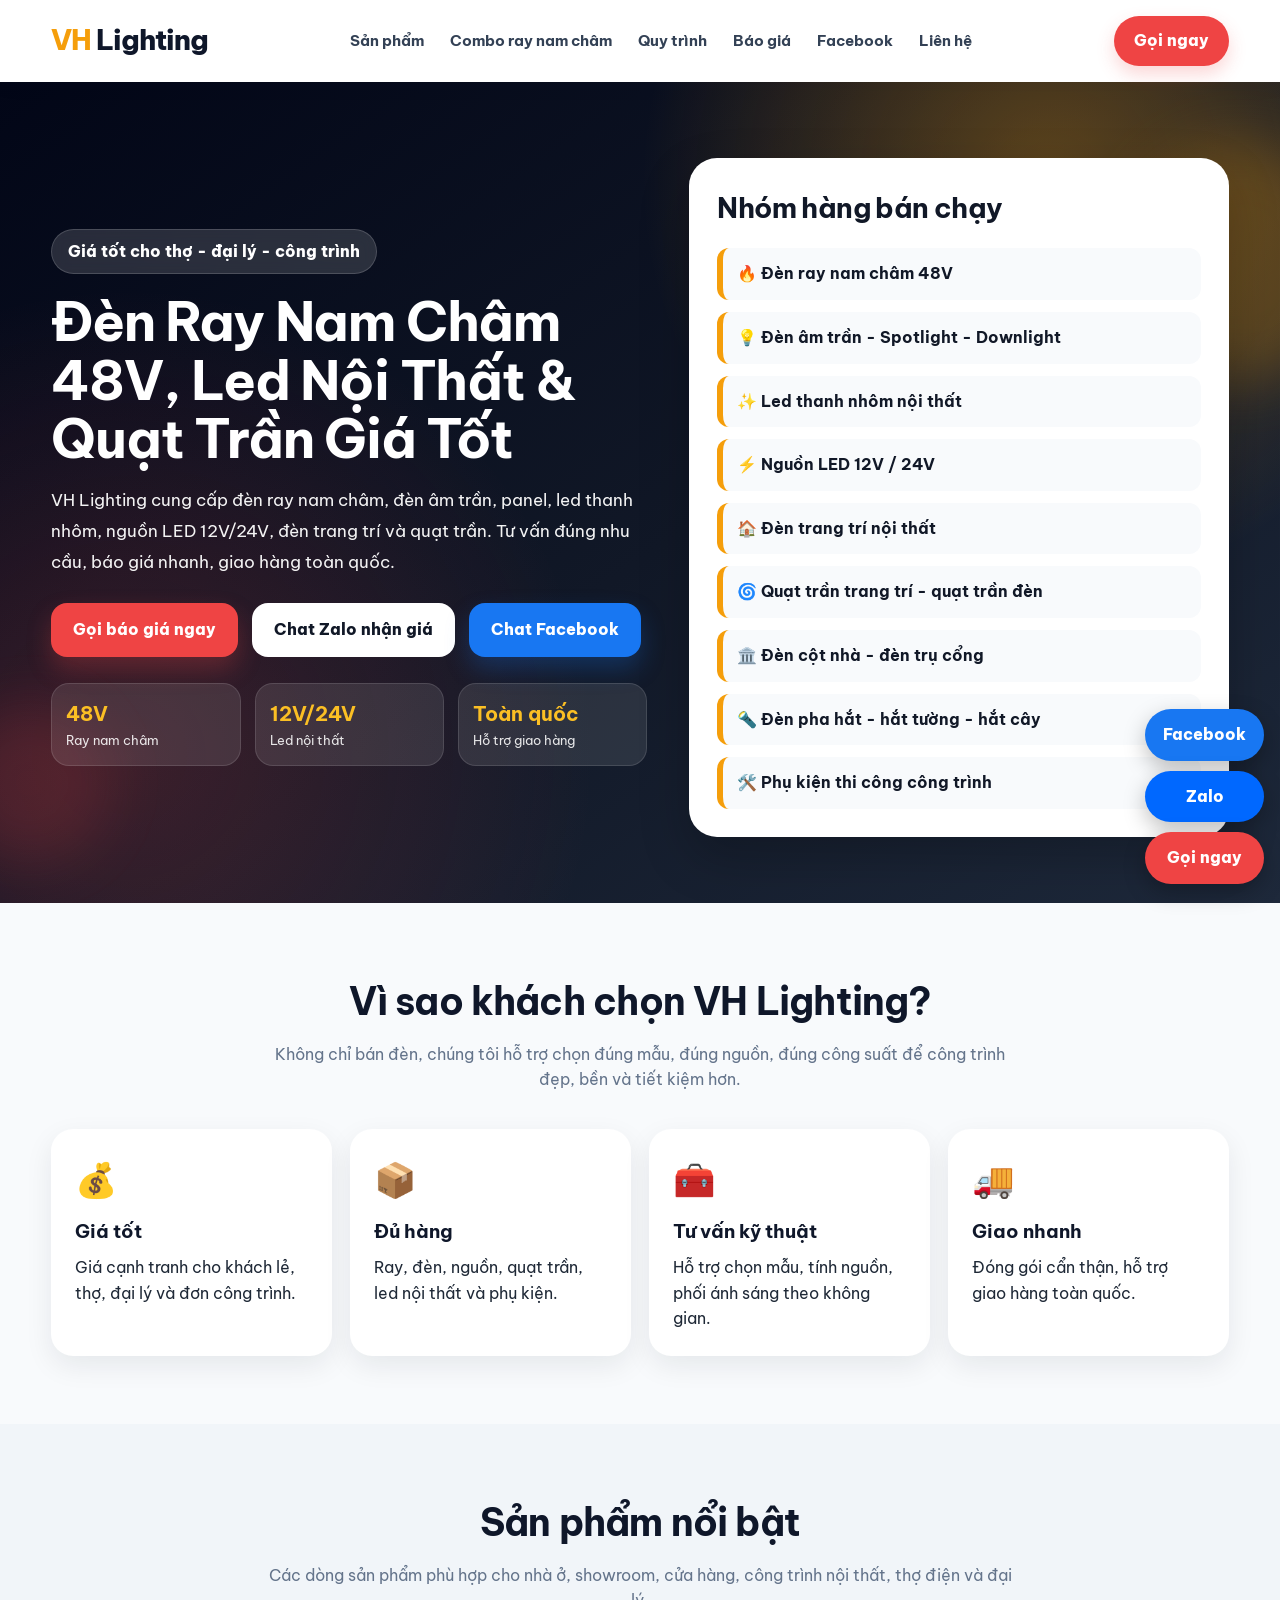
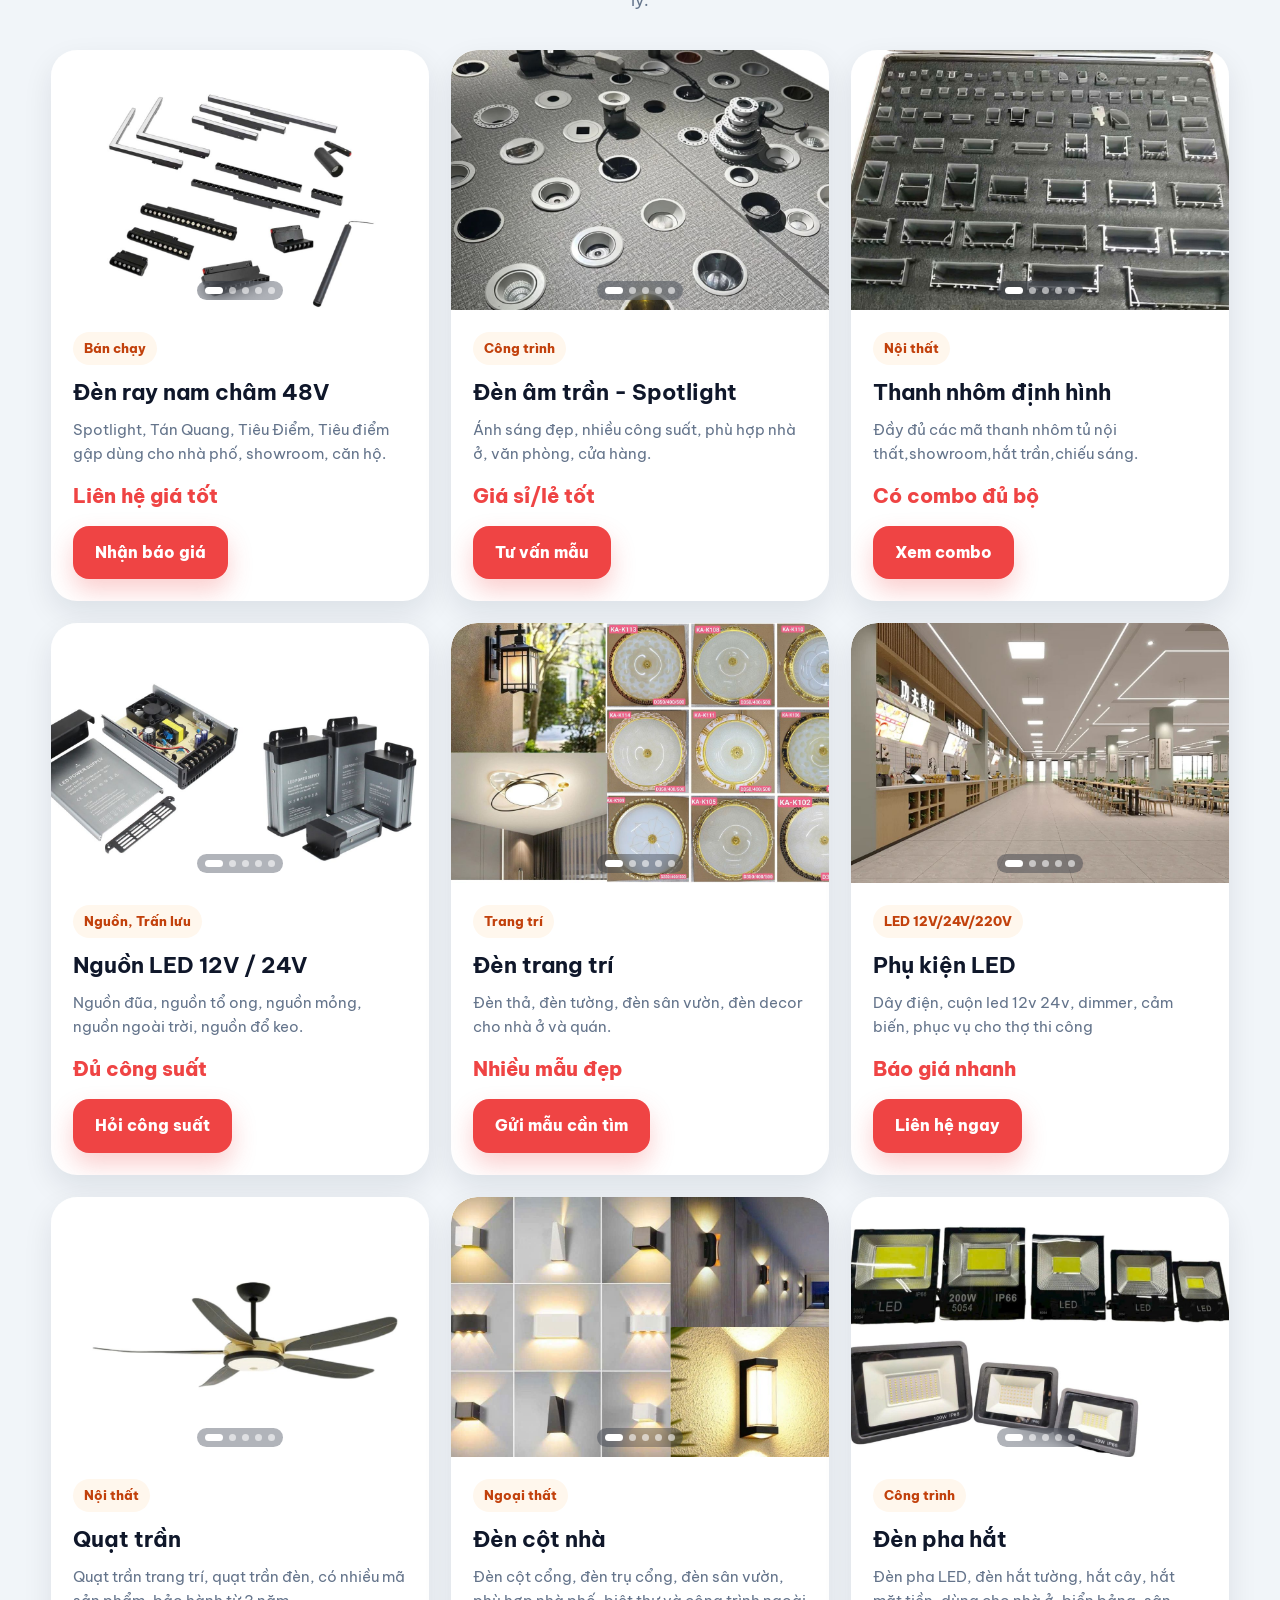
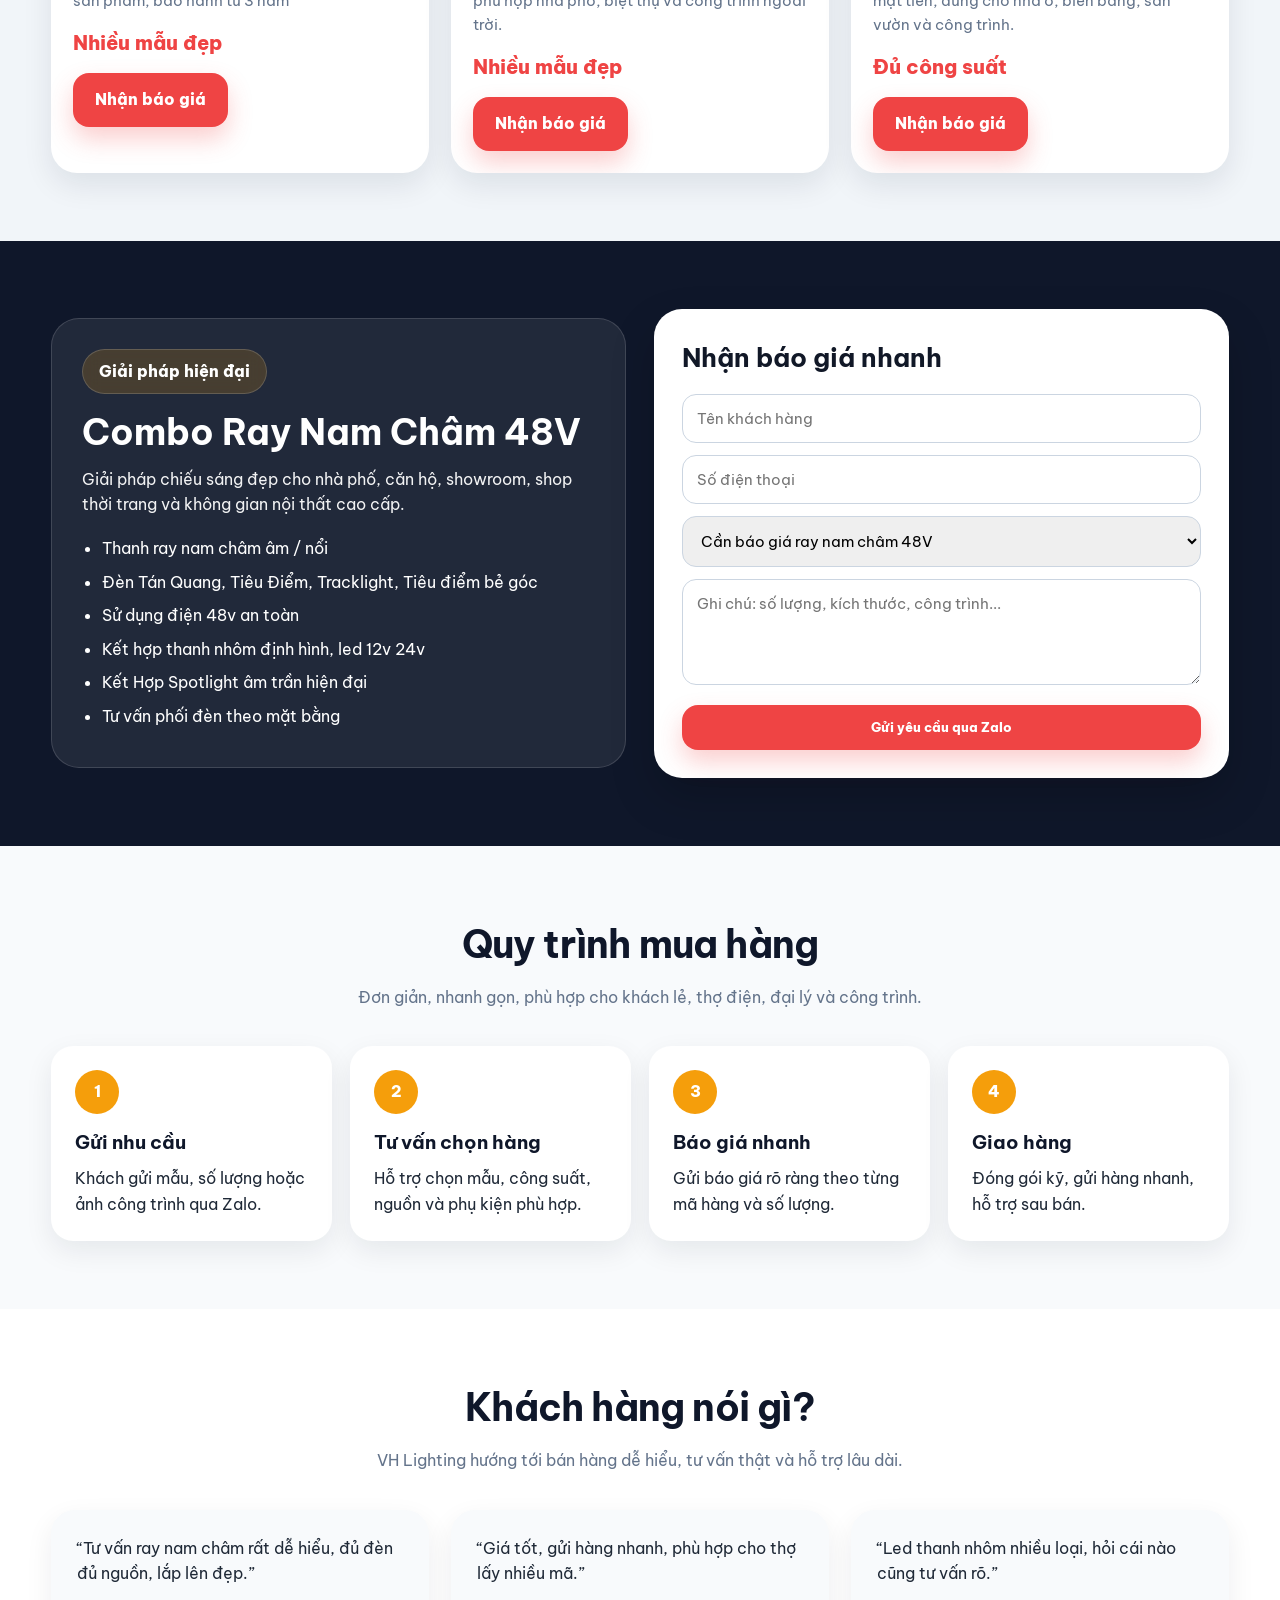
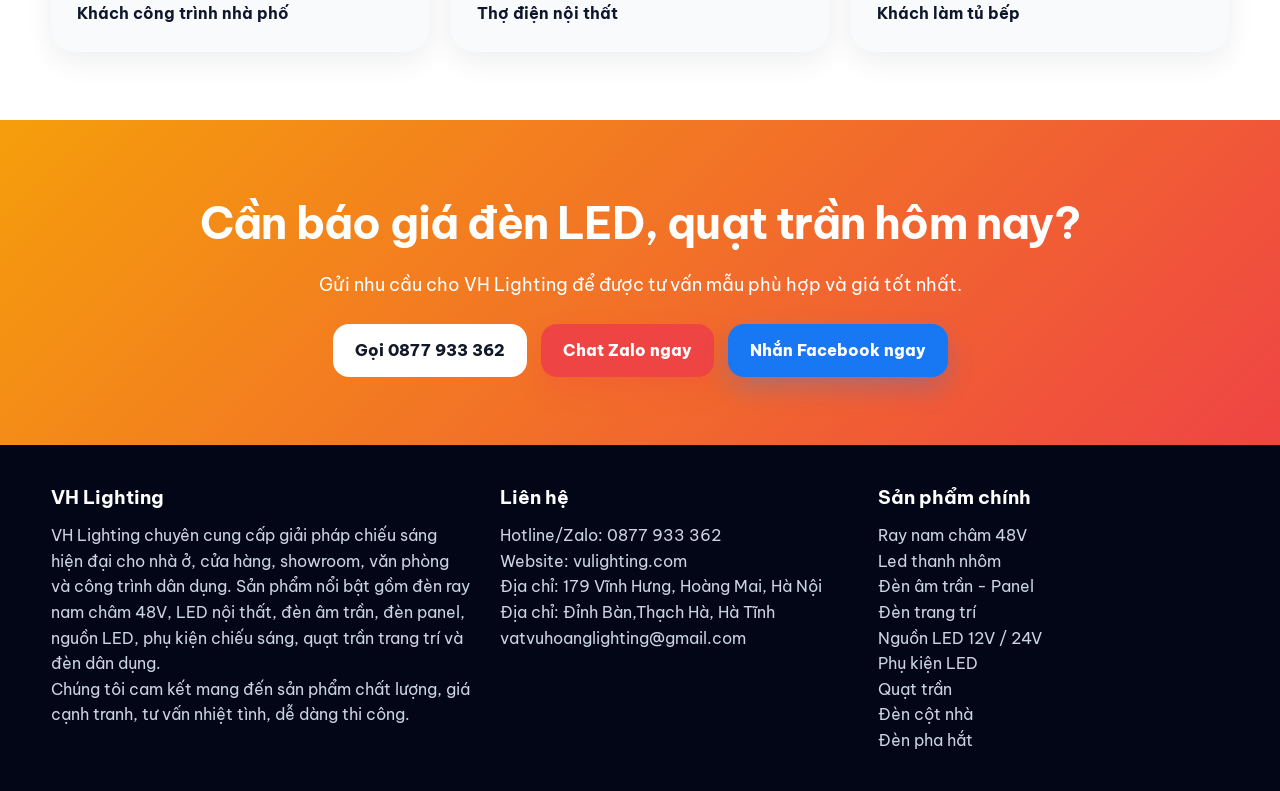
==== commit 410bfedf: "Update index.html" ====
--- a/index.html
+++ b/index.html
@@ -558,6 +558,7 @@
         <p>Hotline/Zalo: 0877 933 362</p>
         <p>Website: vulighting.com</p>
         <p>Địa chỉ: 179 Vĩnh Hưng, Hoàng Mai, Hà Nội</p>
+	    <p>Địa chỉ: Đỉnh Bàn,Thạch Hà, Hà Tĩnh</p>
 		<p>vatvuhoanglighting@gmail.com</p>
       </div>
 
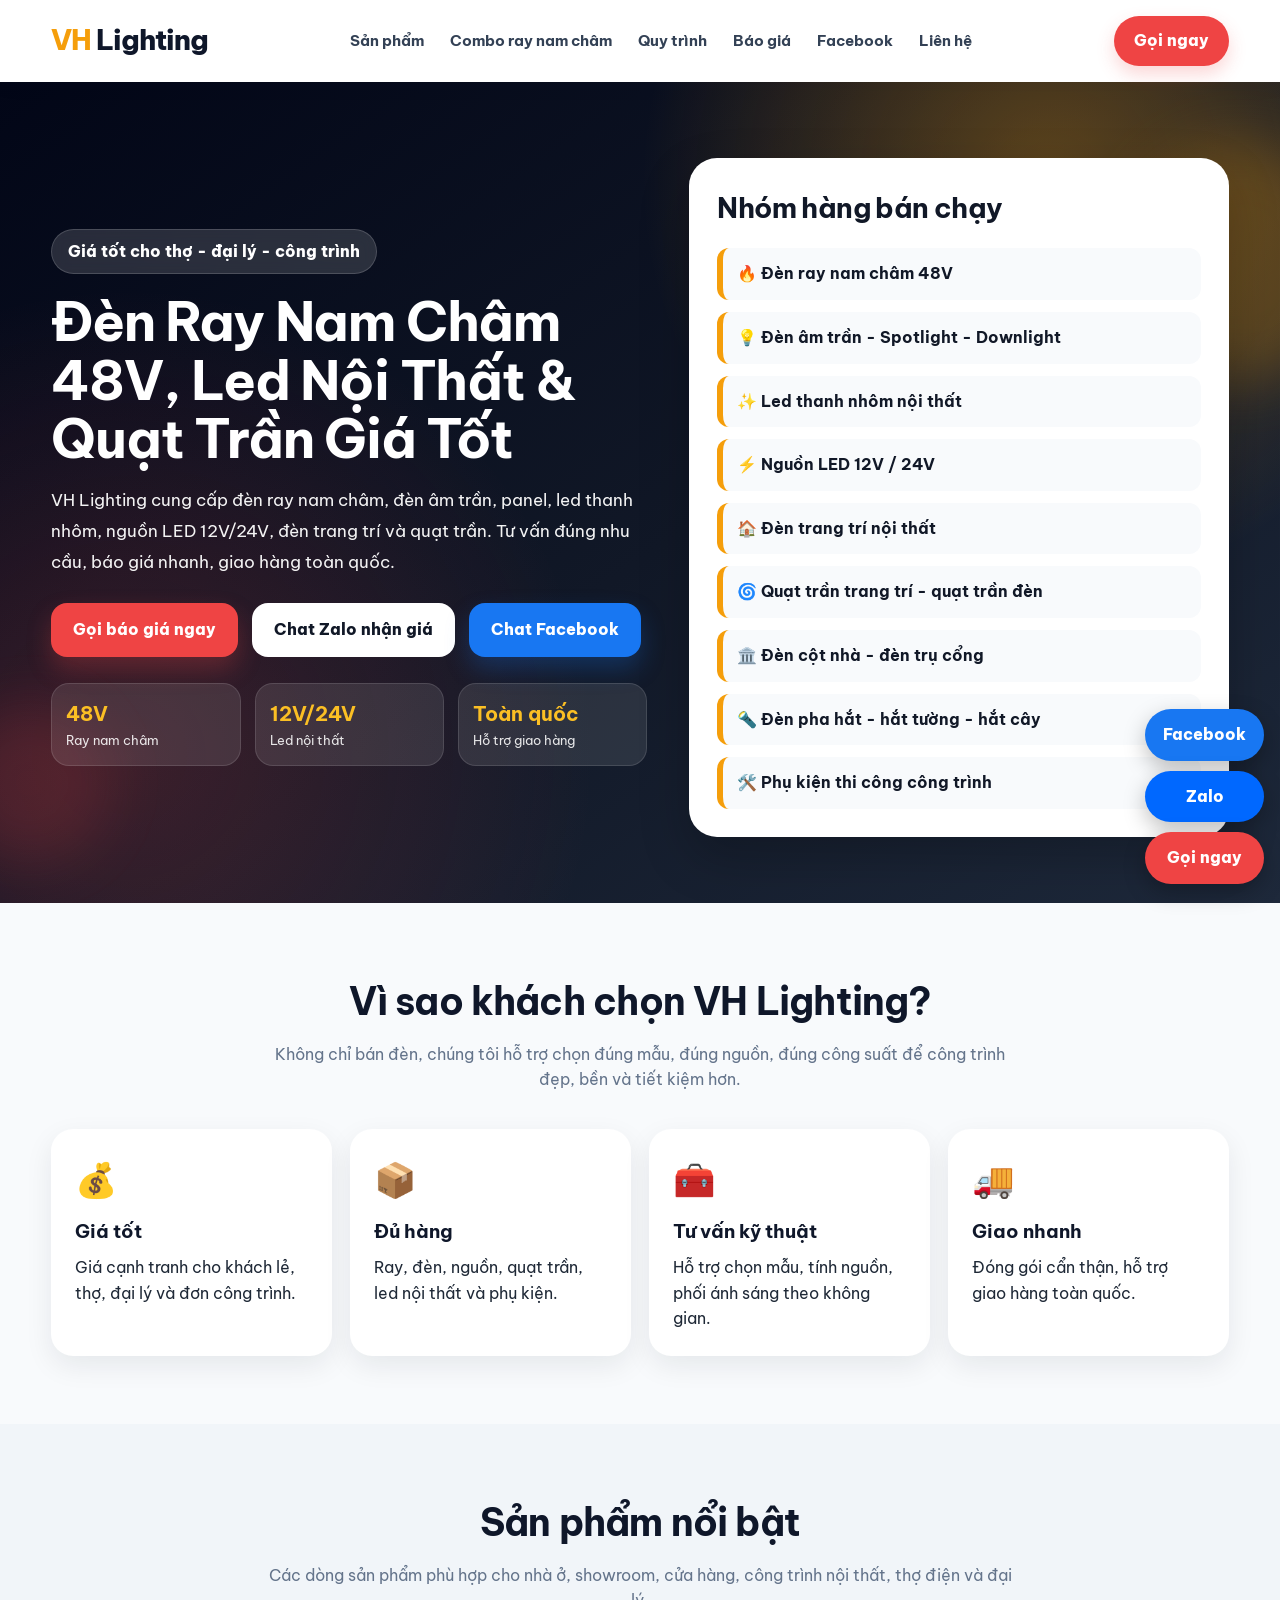
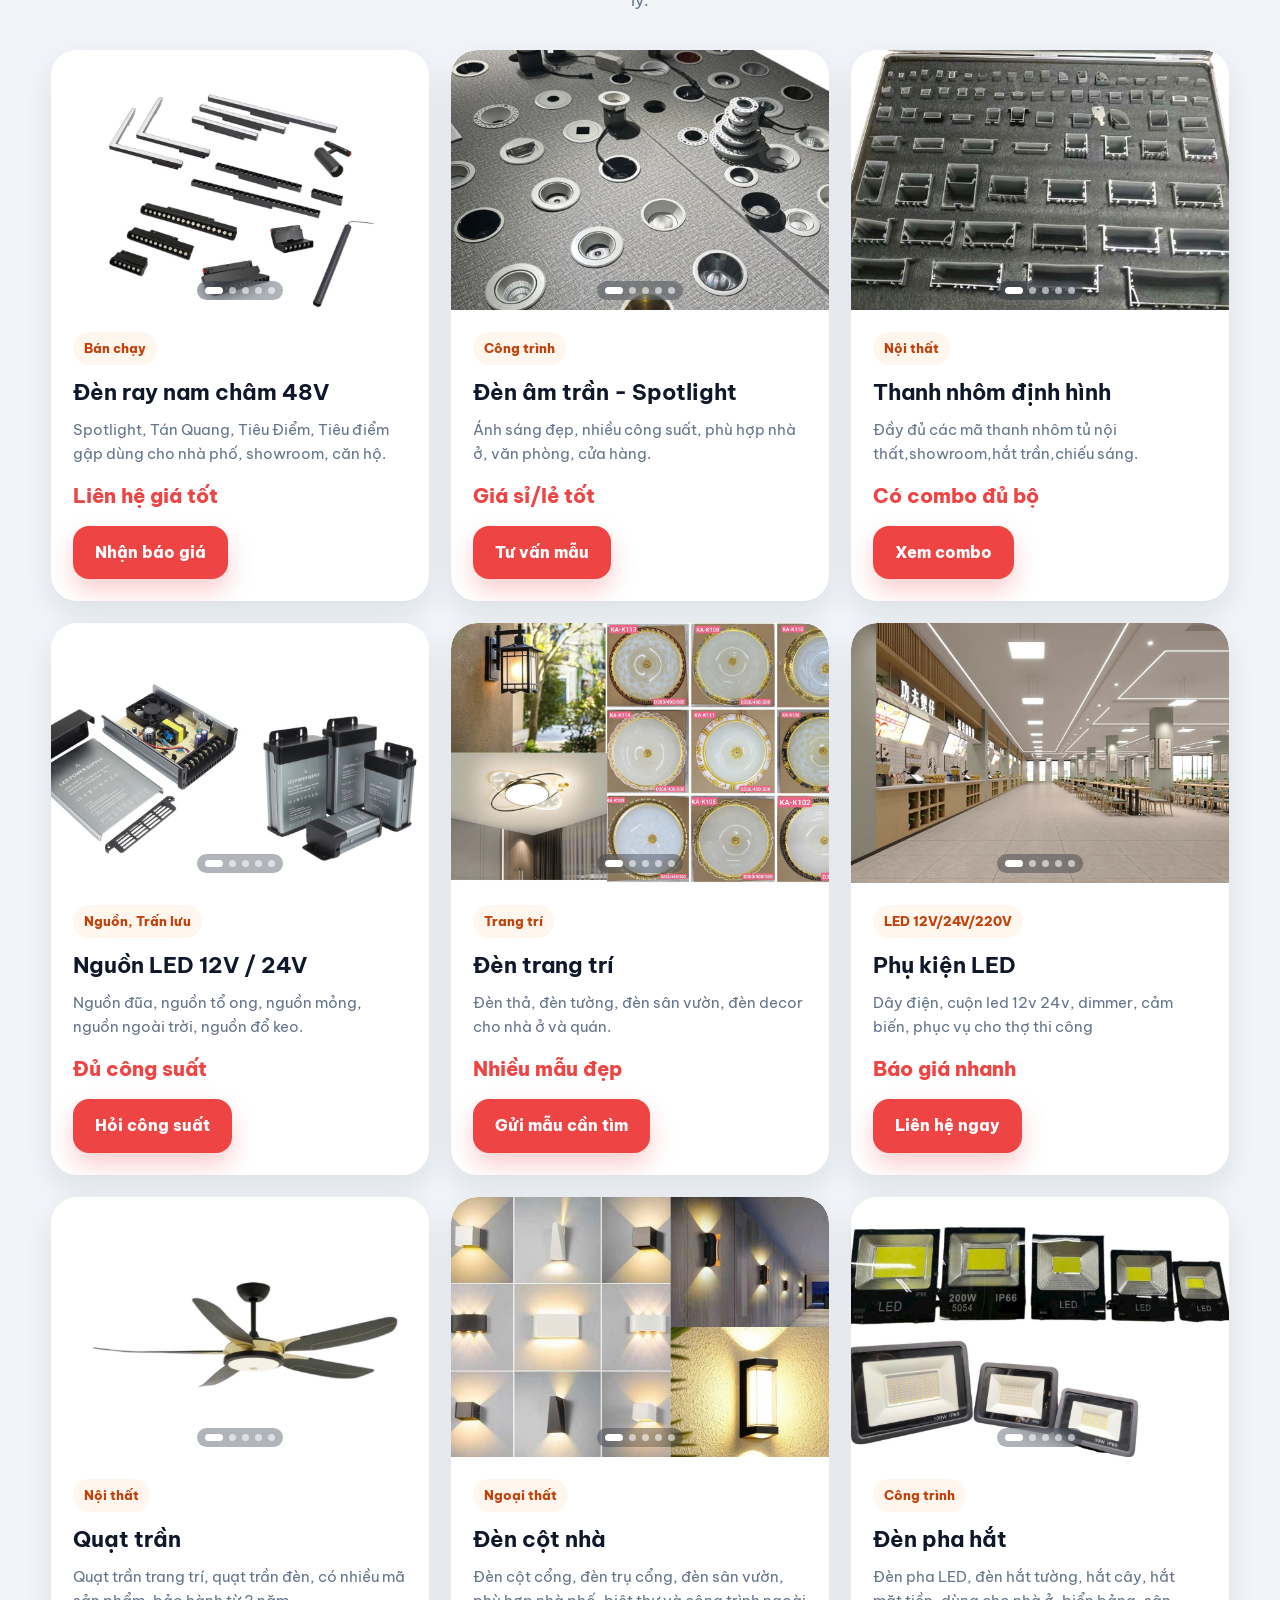
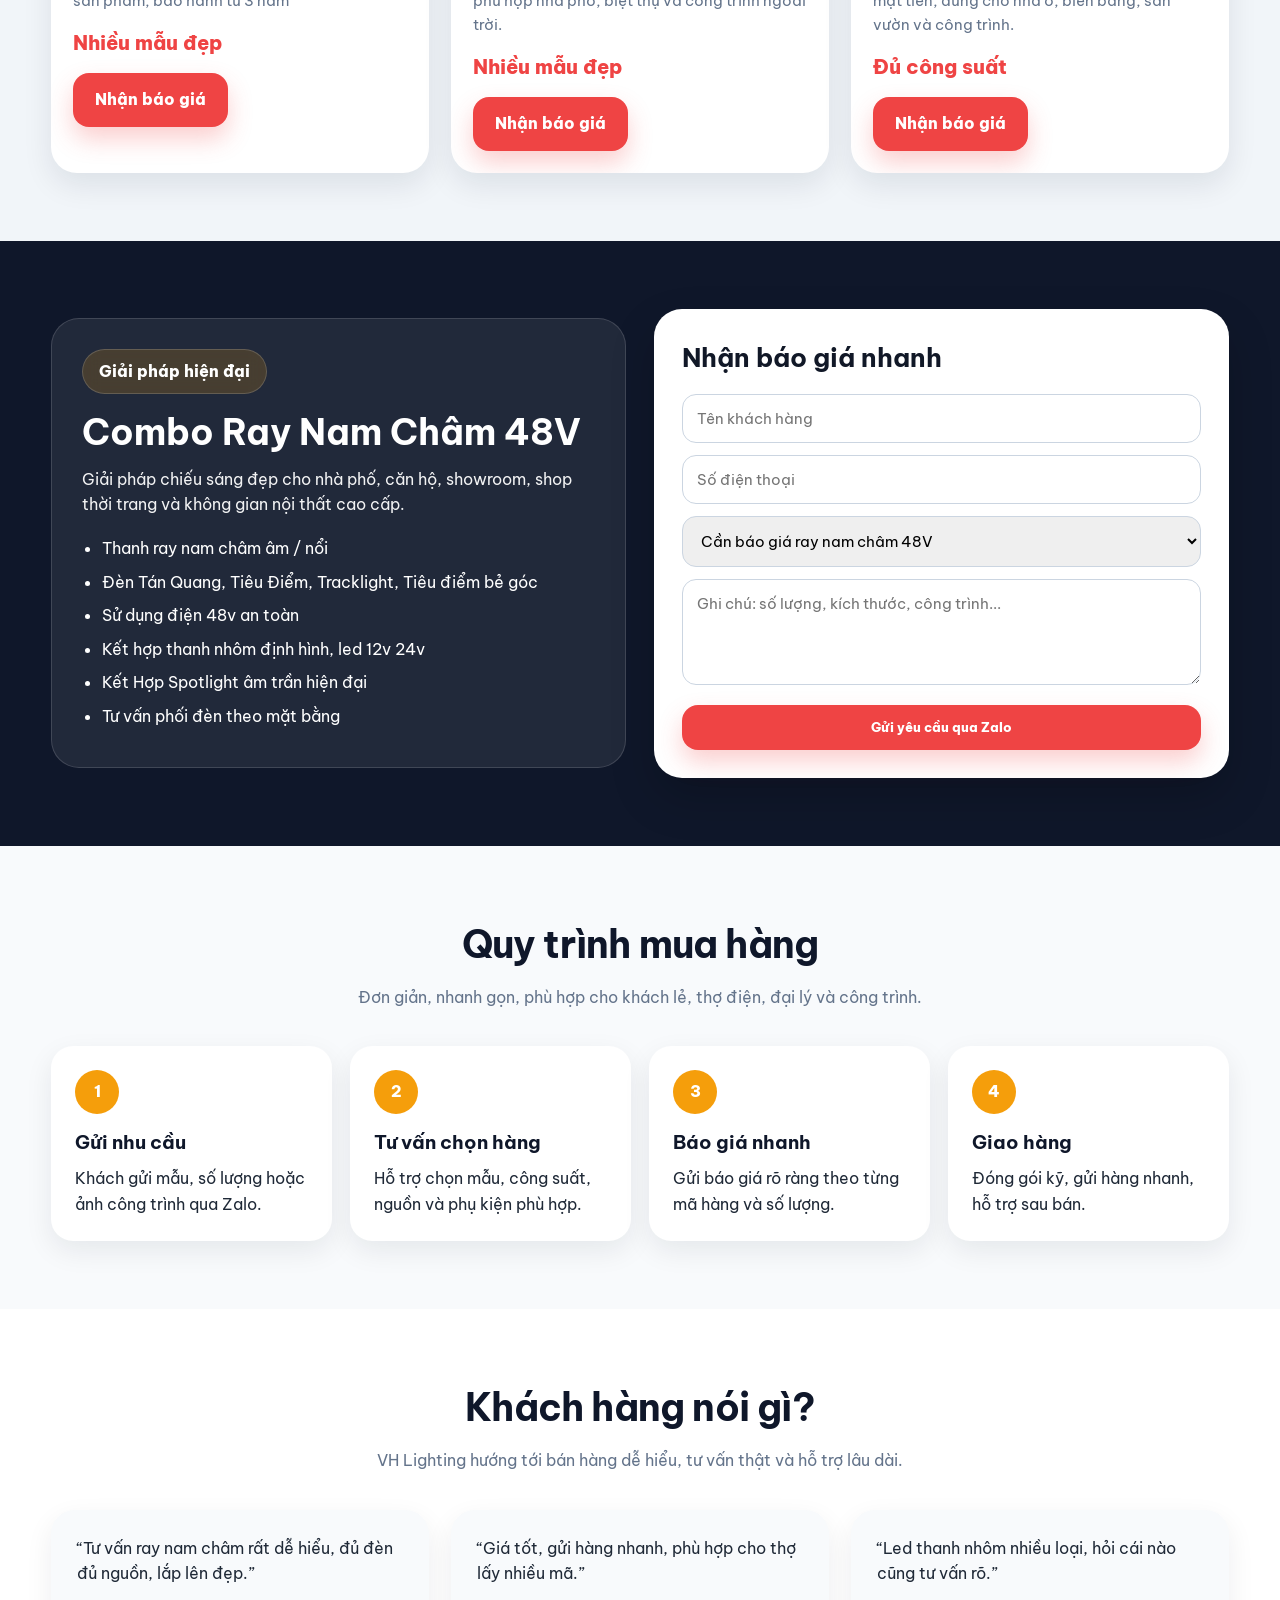
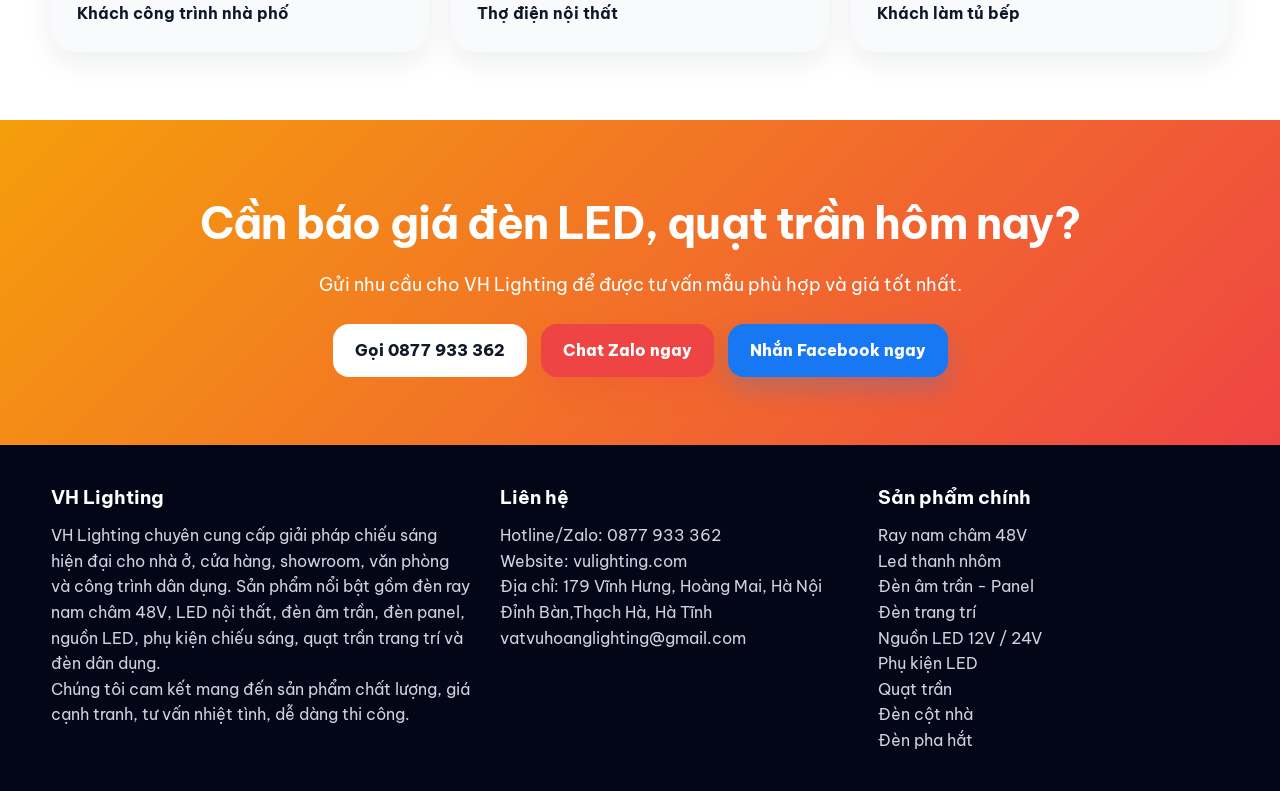
==== commit 9c5bab4b: "Update index.html" ====
--- a/index.html
+++ b/index.html
@@ -558,7 +558,7 @@
         <p>Hotline/Zalo: 0877 933 362</p>
         <p>Website: vulighting.com</p>
         <p>Địa chỉ: 179 Vĩnh Hưng, Hoàng Mai, Hà Nội</p>
-	    <p>Địa chỉ: Đỉnh Bàn,Thạch Hà, Hà Tĩnh</p>
+	    <p>Đỉnh Bàn,Thạch Hà, Hà Tĩnh</p>
 		<p>vatvuhoanglighting@gmail.com</p>
       </div>
 
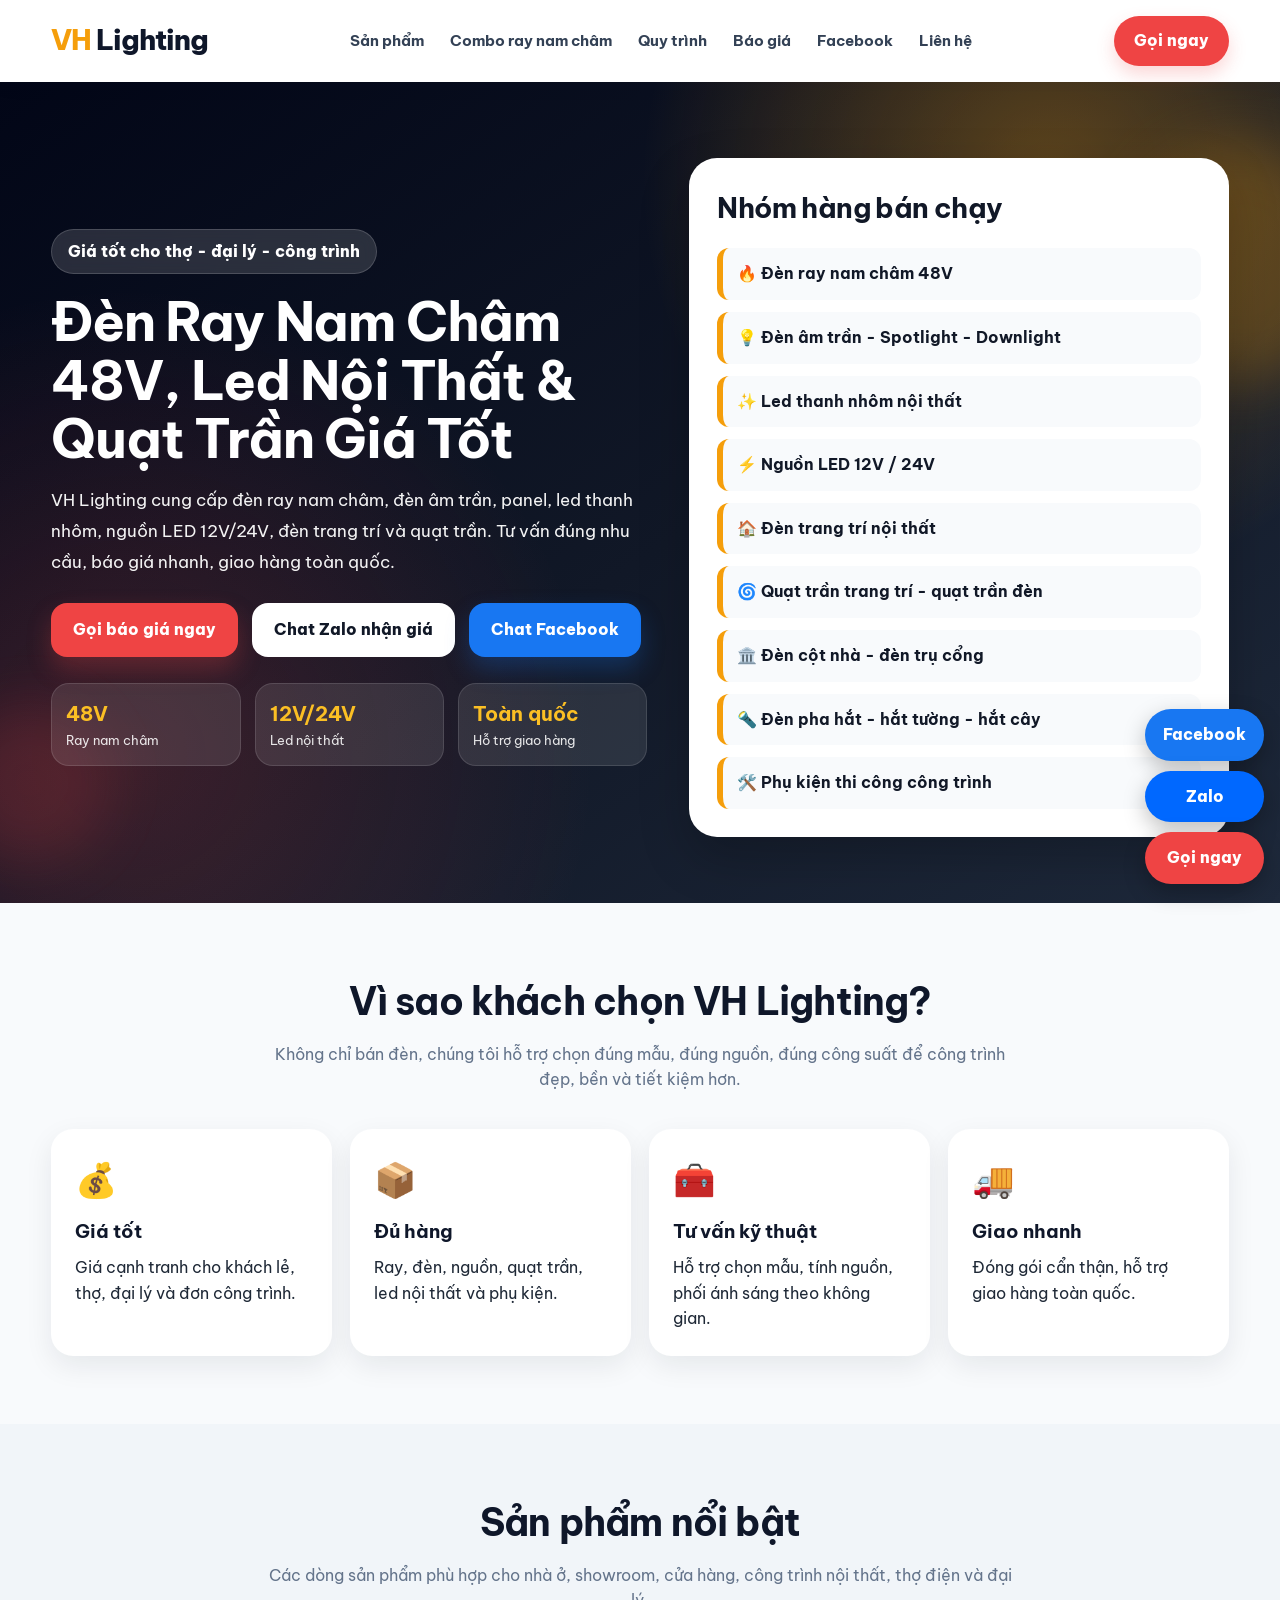
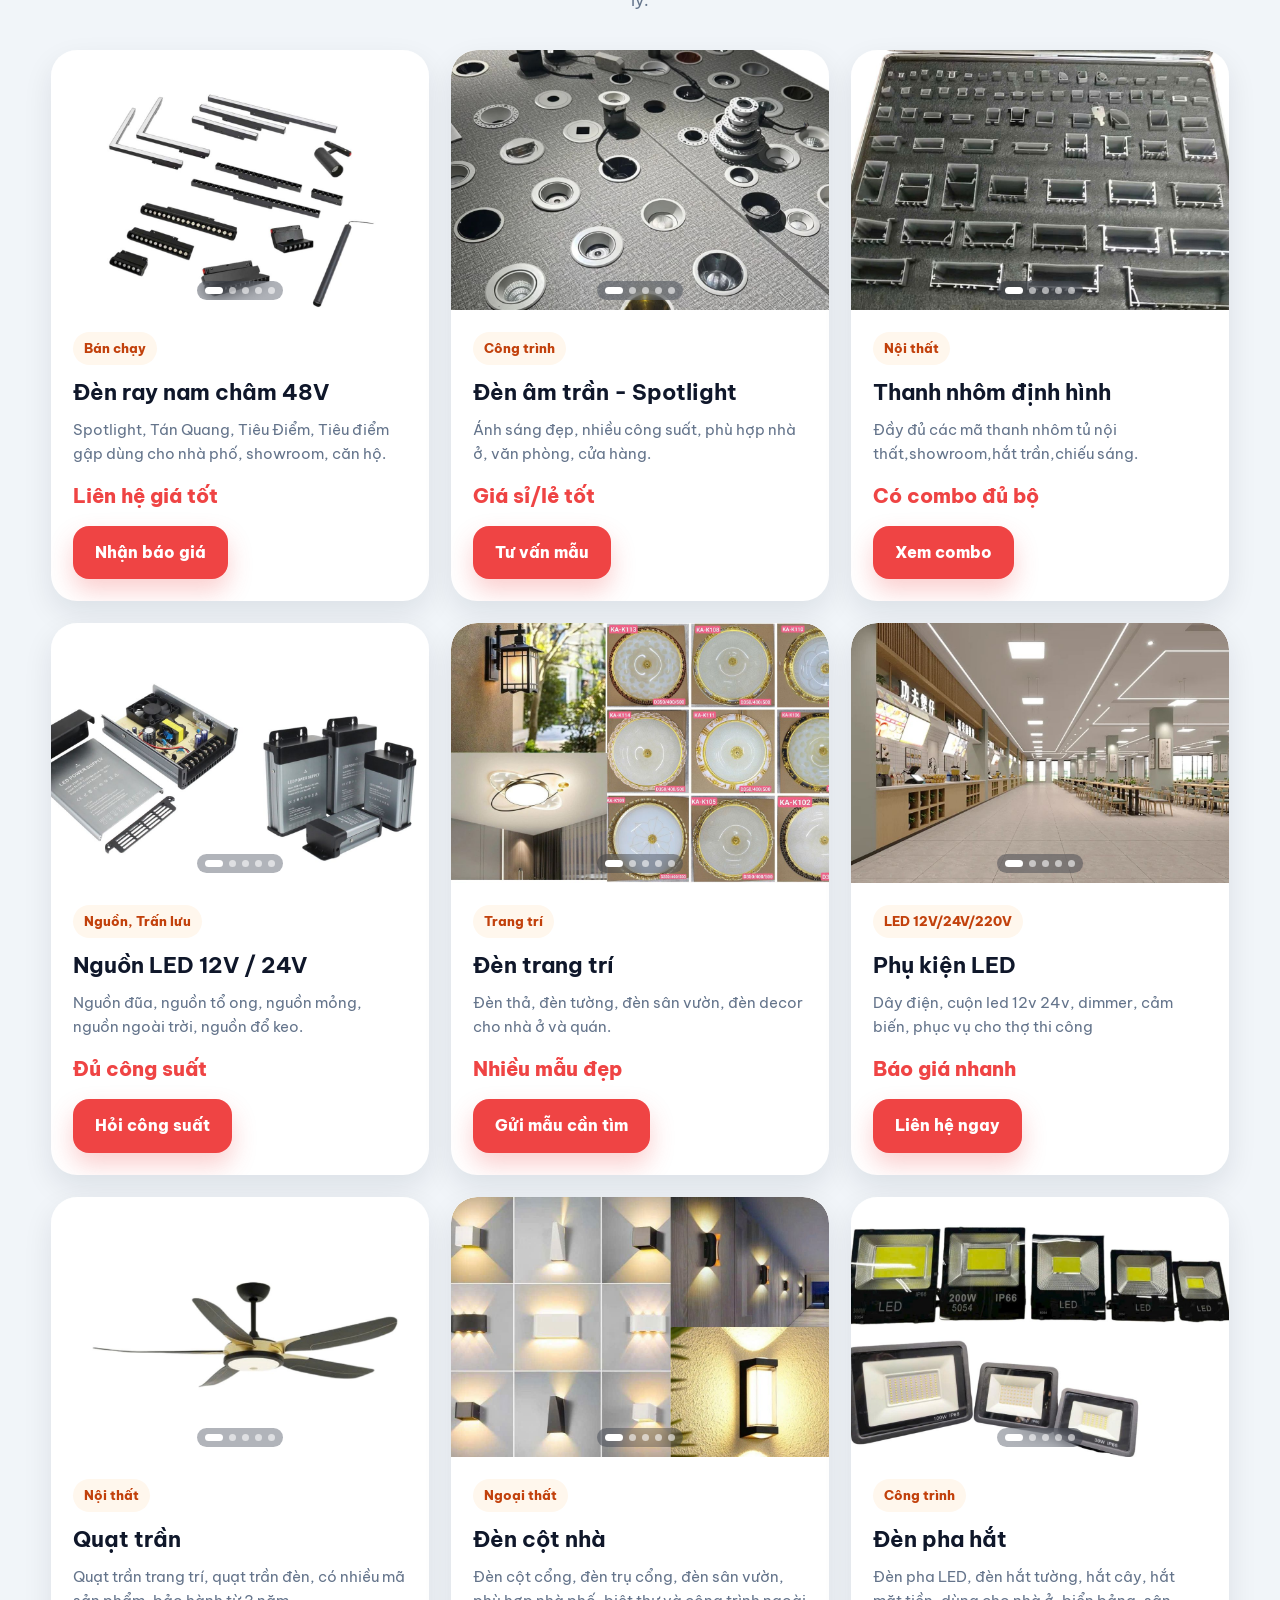
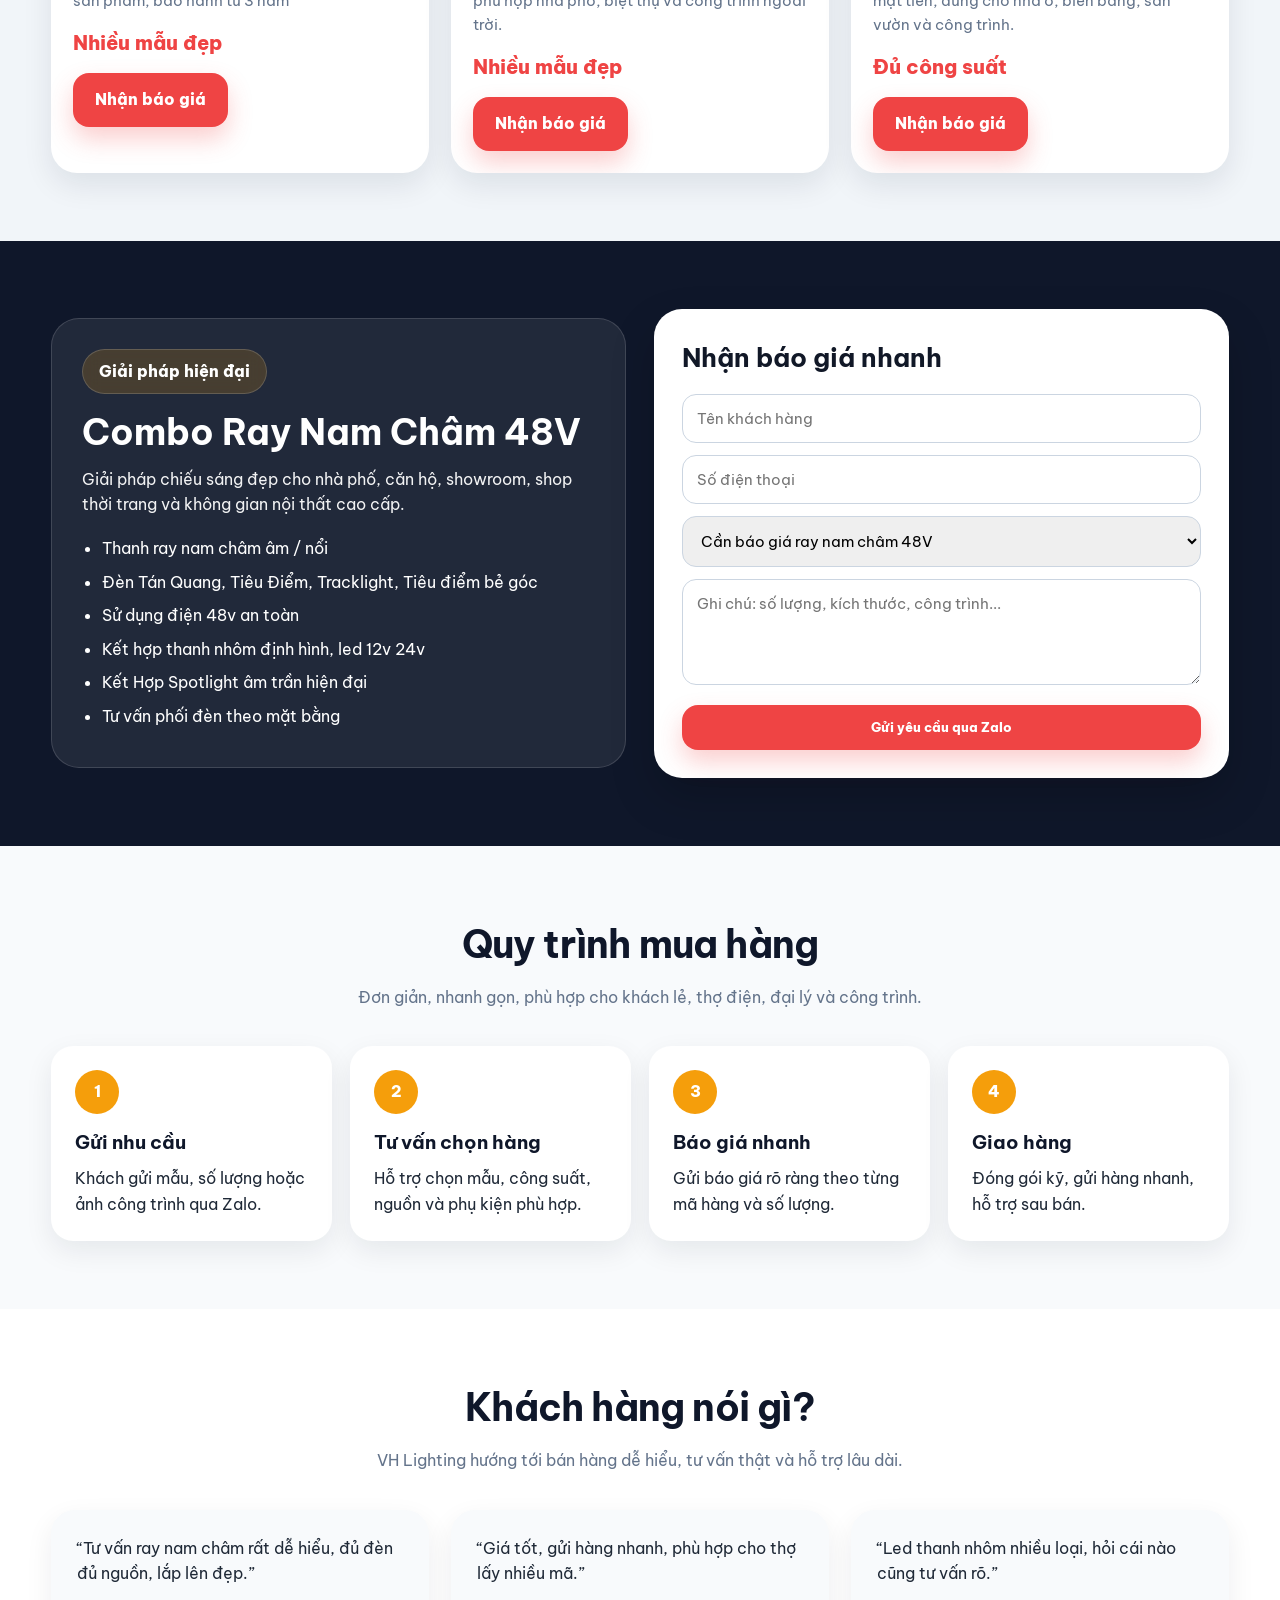
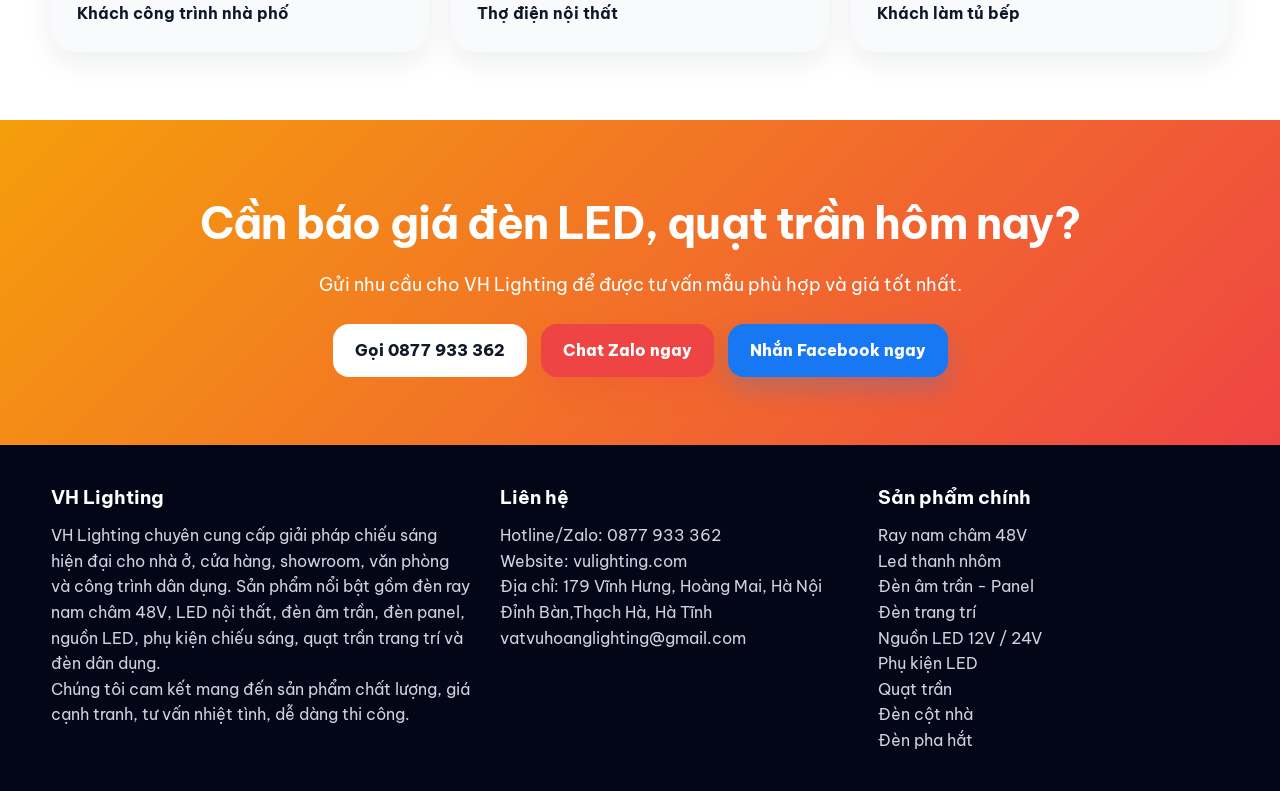
==== commit 020119e9: "Add files via upload" ====
--- a/index.html
+++ b/index.html
@@ -3,6 +3,7 @@
 <head>
   <meta charset="UTF-8" />
   <meta name="viewport" content="width=device-width, initial-scale=1.0" />
+  <meta name="facebook-domain-verification" content="v4wrtlfpyccsz5fkf8g864afwl8d72" />
 
   <title>VH Lighting - Đèn LED, Ray Nam Châm, Quạt Trần, Led Nội Thất Giá Tốt</title>
   <meta name="description" content="VH Lighting chuyên cung cấp đèn ray nam châm 48V, đèn âm trần, led thanh nhôm, nguồn LED 12V/24V, đèn trang trí, quạt trần, đèn cột nhà và đèn pha hắt giá tốt." />
@@ -586,4 +587,4 @@
 
   <script src="script.js"></script>
 </body>
-</html>
+</html>
